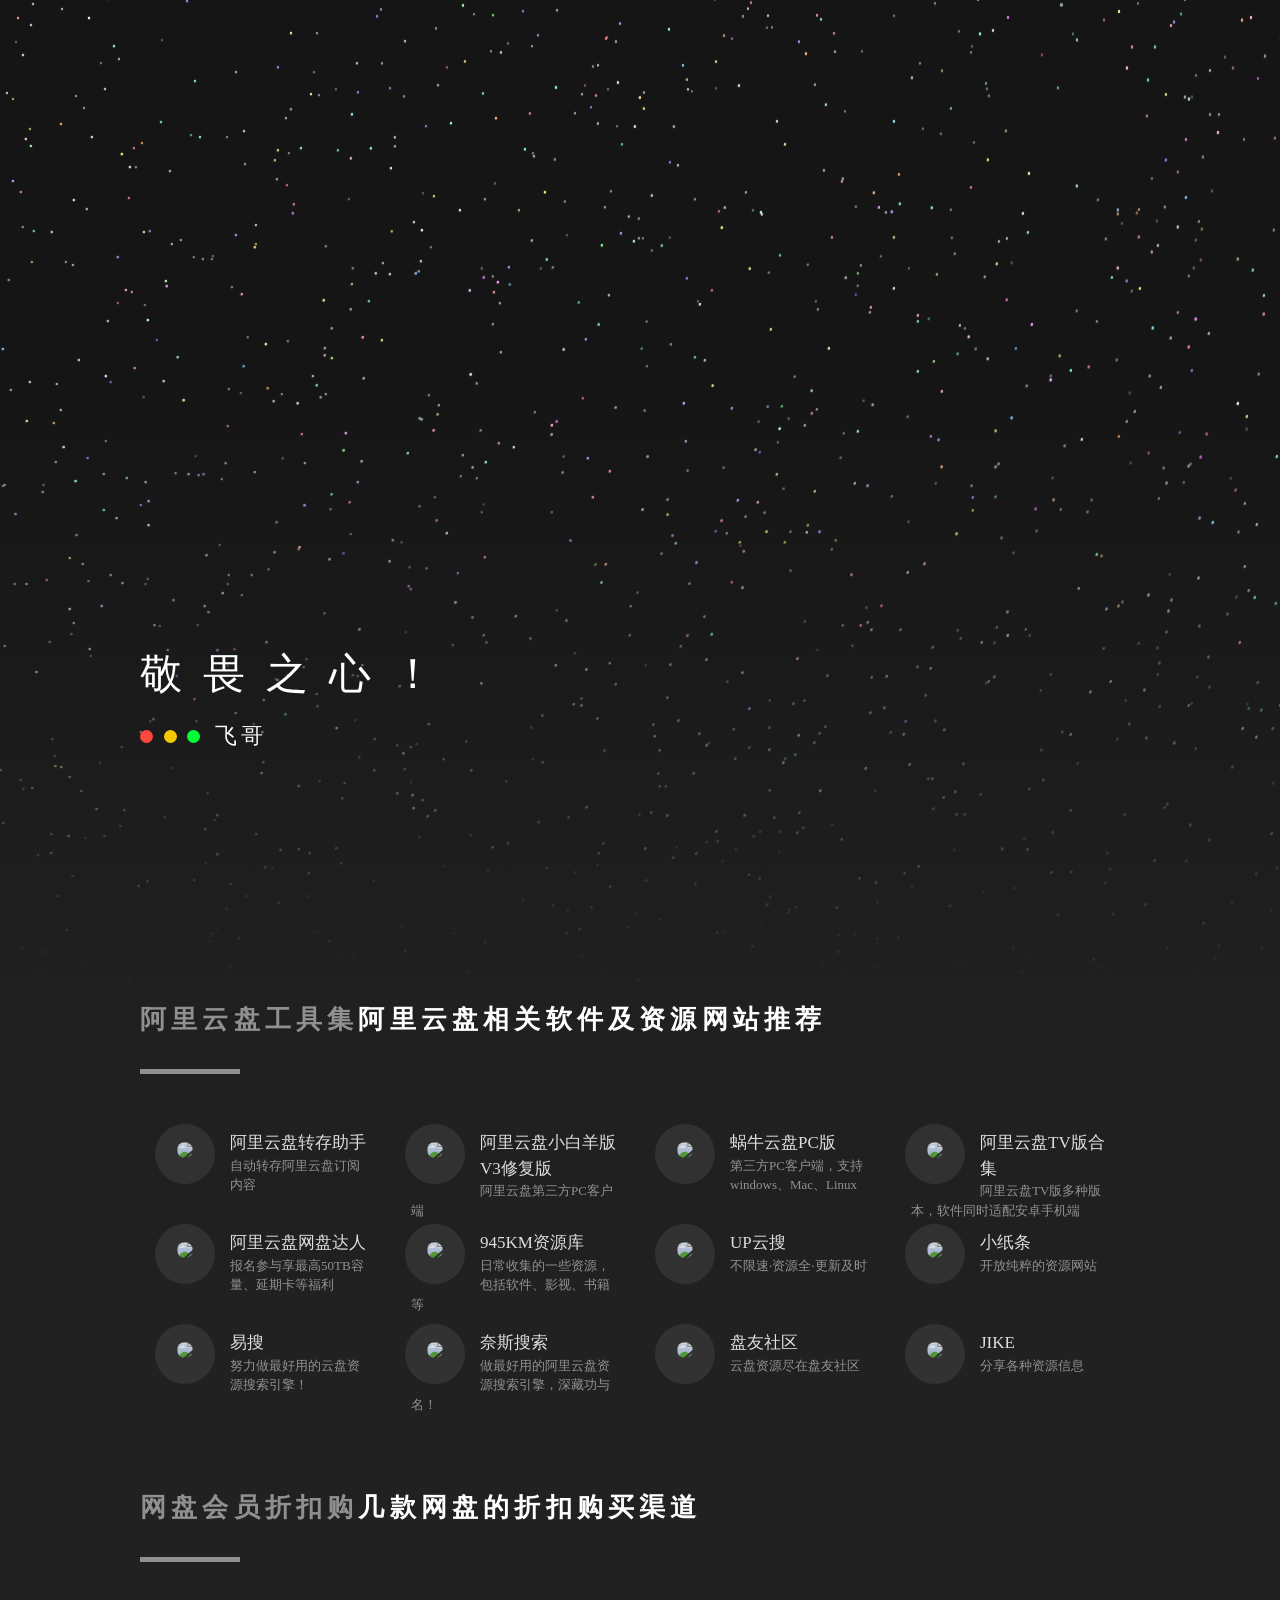
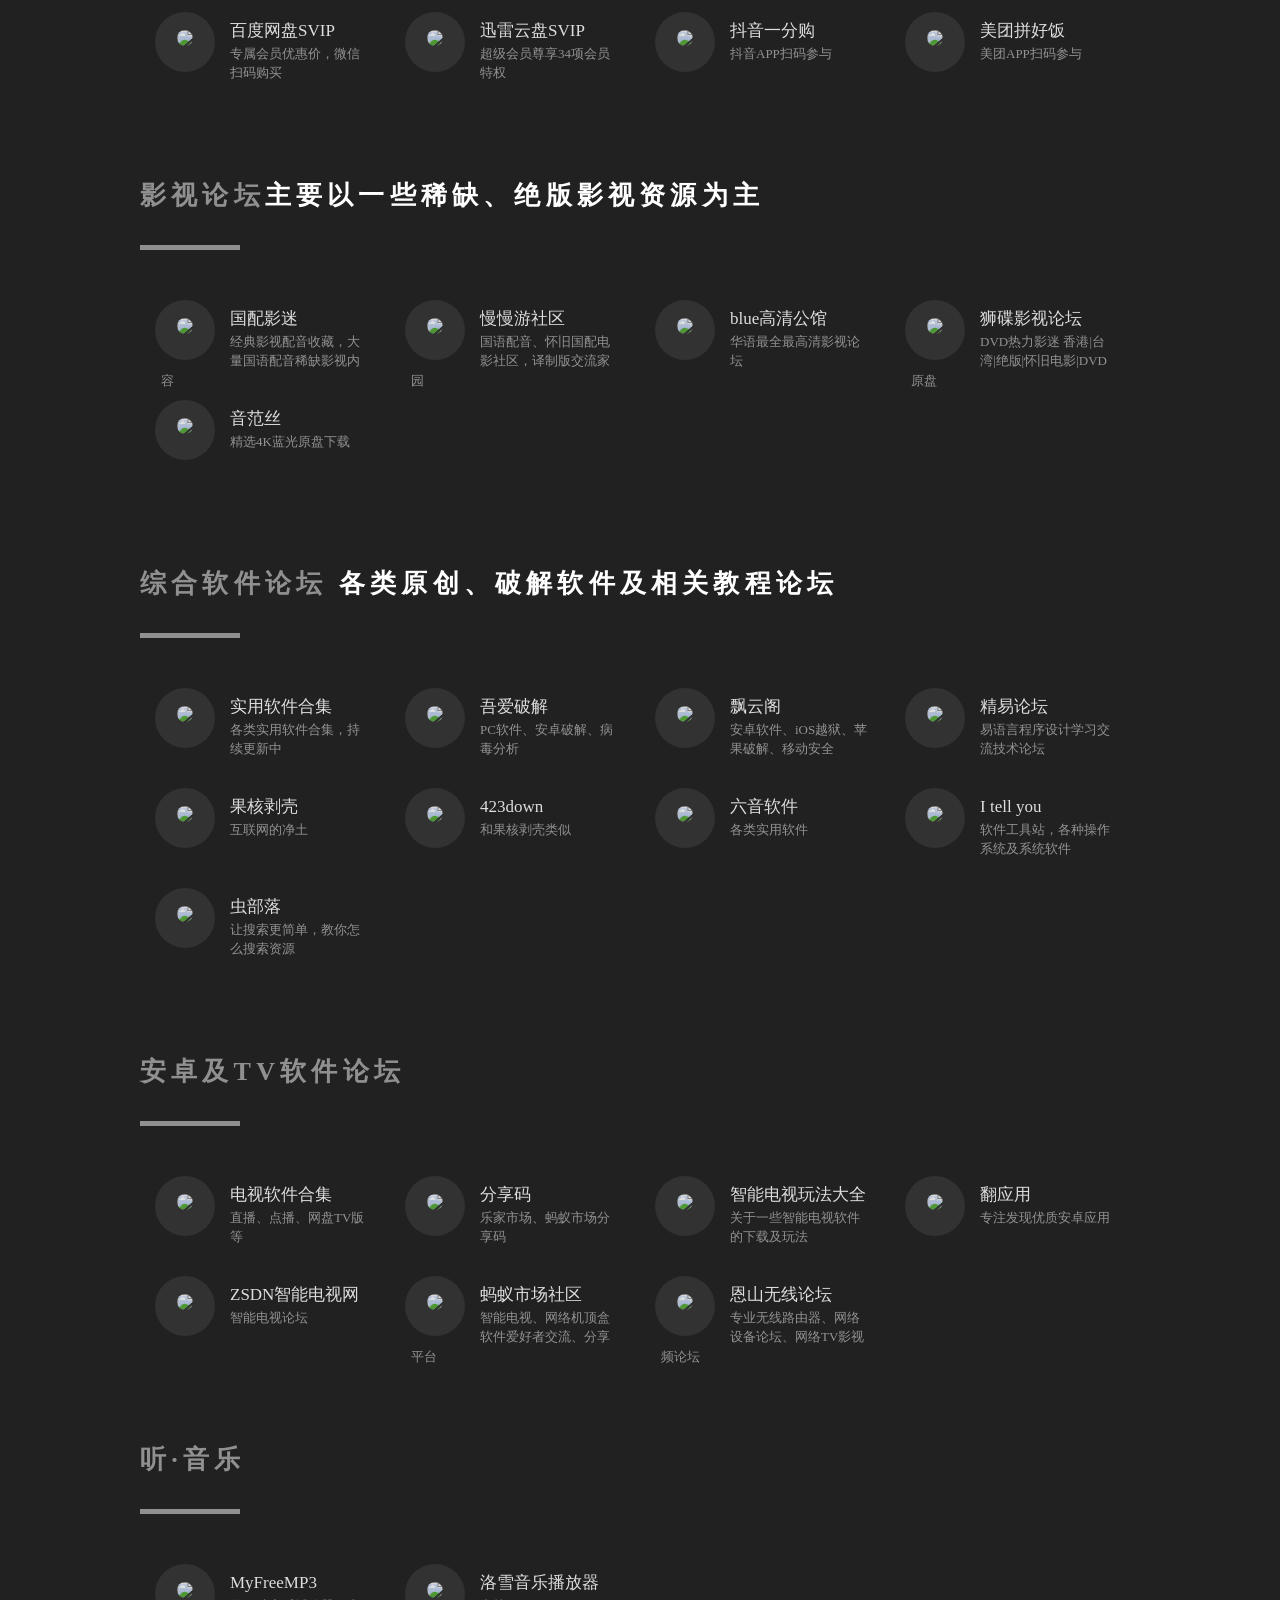
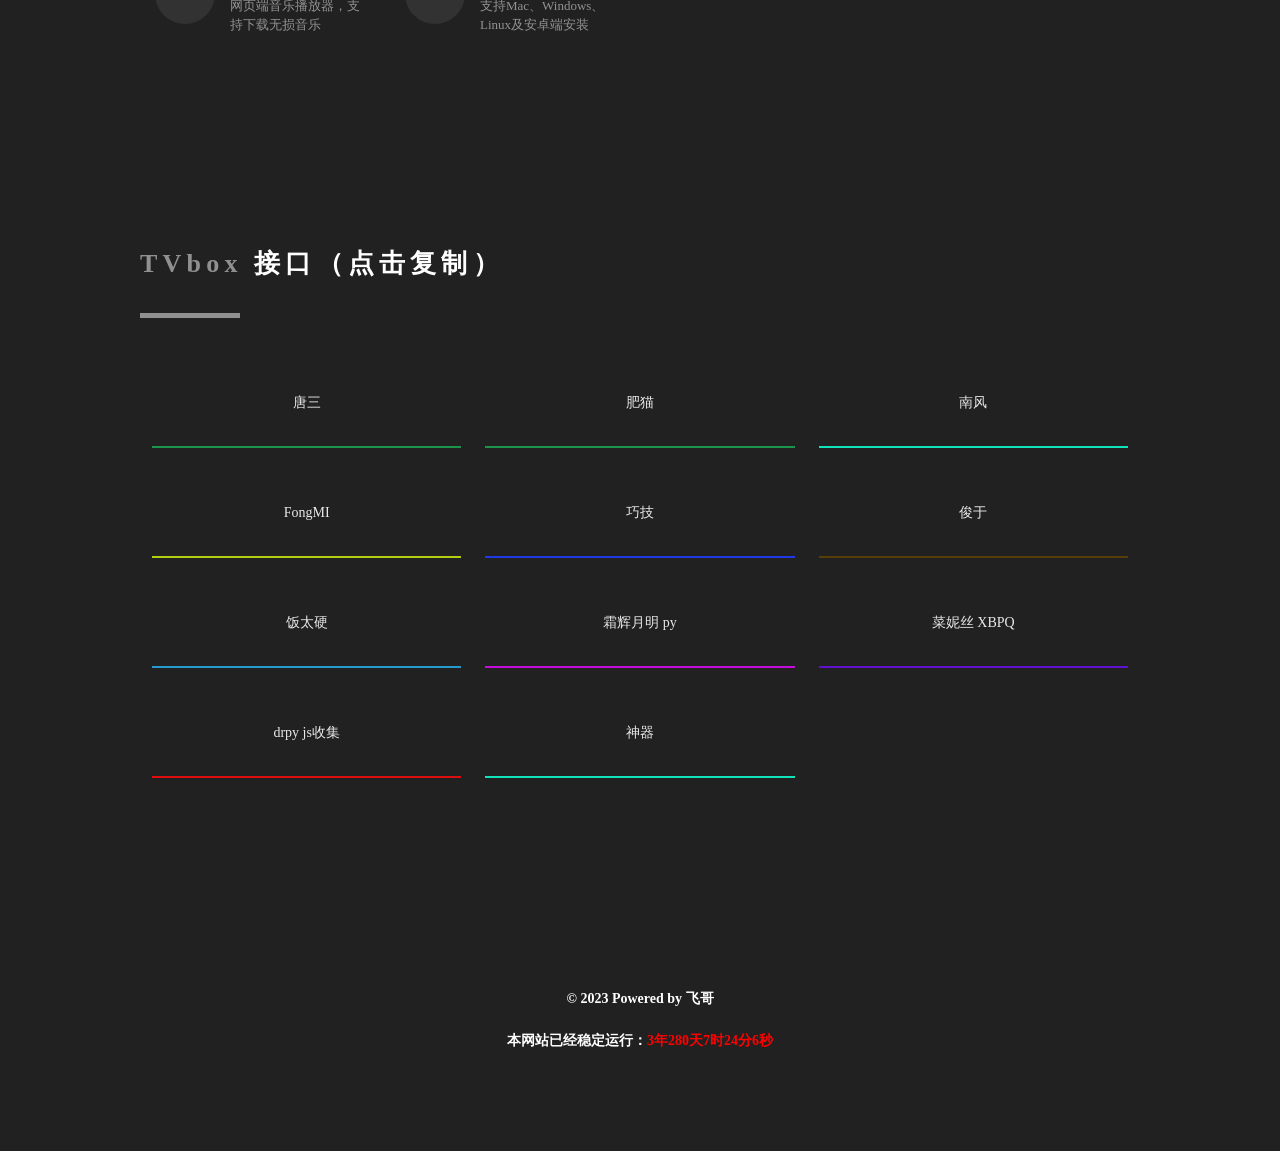
==== myself/index.html @ 71a8e34a "Add files via upload" ====
﻿<!DOCTYPE html>
<html lang="zh-cn">

<head>
	<meta charset="UTF-8">
	<meta http-equiv="X-UA-Compatible" content="IE=Edge">
	<meta name="viewport" id="viewport" content="width=device-width, initial-scale=1">
	<link rel="icon" type="image/x-icon" href="images/icon.png">
	<title>飞哥博客</title>
	<link rel="apple-touch-icon-precomposed" href="images/avatar.bab2b7d4.jpeg">
	<link rel="stylesheet" type="text/css" href="css/h.9c69ed6c.css">
	<link rel="stylesheet" type="text/css" href="css/nekotora.99cf6f8c.css">
	<script async src="https://www.googletagmanager.com/gtag/js?id=UA-137340638-1"></script>
	<script>
		function a() {
			dataLayer.push(arguments)
		}
		window.dataLayer = window.dataLayer || [], a("js", new Date), a("config", "UA-137340638-1");
	</script>
</head>

<body>

<script>
        (function () {
            var a_idx = 0;
            window.onclick = function (event) {
                var a = new Array("❤富强❤", "❤民主❤", "❤文明❤", "❤和谐❤", "❤自由❤", "❤平等❤", "❤公正❤", "❤法治❤", "❤爱国❤",
                    "❤敬业❤", "❤诚信❤", "❤友善❤");
 
                var heart = document.createElement("b"); //创建b元素
                heart.onselectstart = new Function('event.returnValue=false'); //防止拖动
 
                document.body.appendChild(heart).innerHTML = a[a_idx]; //将b元素添加到页面上
                a_idx = (a_idx + 1) % a.length;
                heart.style.cssText = "position: fixed;left:-100%;"; //给p元素设置样式
 
                var f = 16, // 字体大小
                    x = event.clientX - f / 2, // 横坐标
                    y = event.clientY - f, // 纵坐标
                    c = randomColor(), // 随机颜色
                    a = 1, // 透明度
                    s = 1.2; // 放大缩小
 
                var timer = setInterval(function () { //添加定时器
                    if (a <= 0) {
                        document.body.removeChild(heart);
                        clearInterval(timer);
                    } else {
                        heart.style.cssText = "font-size:16px;cursor: default;position: fixed;color:" +
                            c + ";left:" + x + "px;top:" + y + "px;opacity:" + a + ";transform:scale(" +
                            s + ");";
 
                        y--;
                        a -= 0.016;
                        s += 0.002;
                    }
                }, 15)
 
            }
            // 随机颜色
            function randomColor() {
 
                return "rgb(" + (~~(Math.random() * 255)) + "," + (~~(Math.random() * 255)) + "," + (~~(Math
                .random() * 255)) + ")";
 
            }
        }());
    </script>





<!--<p>此处为导航，暂且不且，用的时候去除注释即可</p>
	<nav>
		<a href="https://945km.github.io" target="_blank" class="active">首页</a> <a class="clip"></a>
		<a href="https://www.sunguoqi.com/categories/" target="_blank">归档</a>
		<a class="clip"></a> <a href="https://mp.weixin.qq.com/mp/profile_ext?action=home&__biz=MzI4MDg2ODkwOQ==&scene=110#wechat_redirect" target="_blank">文章</a>
		<a class="clip"></a> <a href="https://www.sunguoqi.com/comments/" target="_blank">留言板</a>
	</nav>
-->


	<body onContextMenu="alert('禁止查看源代码，您的行为已记录。'); return false"
		NOOP="if (window.event != null && window.event.button == 2) alert ('Thanks...');">
		<div class="background">
			<canvas id="startrack"></canvas>
			<div class="cover"></div>
		</div>
		
		<div class="main">
			<div class="ch intro">
				<div class="container">
					<div class="hello">
						<h1 id="slogan">思考中...</h1>
                                                <!--随机文字信息在\js\page.3a0791a3.js中修改-->
						<h2>
							<div class="circle"> <span></span> <span></span>
								<span></span>
							</div>飞哥
						</h2>
					</div>
				</div>
			</div>
			</div>
			
		
			<!-- <p>移动TVBOX和导航版块时，此注释上面的不用管</p> -->
			

			
			<!--<p>此处为网站导航类，可用作分类推荐一些实用网站，前两行和所有导航版块最后的两个div配对，且每一个导航最后都应该有一个div和每个导航开始的div配对</p>--></p>
			<div class="gate ch">
				<div class="container links">
				
				<h2 class="chtitle">阿里云盘工具集<span>阿里云盘相关软件及资源网站推荐</span></h2>  <!--<p>span中的文字为纯白色</p>--></p>
          <div class="clear col-3">
          
          
          <a href="https://www.aliyundrive.com/s/hBorY4D2BLQ" target="_blank">
								<div class="item">
									<div class="avatar">
										<img src="https://i.imgtg.com/2023/03/05/YhFtg.png">
									</div>
									<div class="inner">
										<h5>阿里云盘转存助手</h5>
										<p>自动转存阿里云盘订阅内容</p>
									</div>
								</div>
							</a>
							
							<a href="https://www.aliyundrive.com/s/P36rMjugt8u" target="_blank">
								<div class="item">
									<div class="avatar">
										<img src="https://i.imgtg.com/2023/03/02/VEShL.jpg">
									</div>
									<div class="inner">
										<h5>阿里云盘小白羊版V3修复版</h5>
										<p>阿里云盘第三方PC客户端</p>
									</div>
								</div>
							</a>
							
							<a href="https://www.aliyundrive.com/s/UP7NBsxYZc6" target="_blank">
								<div class="item">
									<div class="avatar">
										<img src="https://i.imgtg.com/2023/03/05/YzwlK.png">
									</div>
									<div class="inner">
										<h5>蜗牛云盘PC版</h5>
										<p>第三方PC客户端，支持windows、Mac、Linux</p>
									</div>
								</div>
							</a>
							
							<a href="https://www.aliyundrive.com/s/SUFUXkLd2qW" target="_blank">
								<div class="item">
									<div class="avatar">
										<img src="https://img.alicdn.com/imgextra/i1/O1CN01JDQCi21Dc8EfbRwvF_!!6000000000236-73-tps-64-64.ico">
									</div>
									<div class="inner">
										<h5>阿里云盘TV版合集</h5>
										<p>阿里云盘TV版多种版本，软件同时适配安卓手机端</p>
									</div>
								</div>
							</a>
							
							<a href="https://pages.aliyundrive.com/mobile-page/web/signup.html?code=d9cac56" target="_blank">
								<div class="item">
									<div class="avatar">
										<img src="https://img.alicdn.com/imgextra/i1/O1CN01JDQCi21Dc8EfbRwvF_!!6000000000236-73-tps-64-64.ico">
									</div>
									<div class="inner">
										<h5>阿里云盘网盘达人</h5>
										<p>报名参与享最高50TB容量、延期卡等福利</p>
									</div>
								</div>
							</a>
							
							<a href="https://docs.qq.com/sheet/DRVhWRldyZHNIeW93" target="_blank">
								<div class="item">
									<div class="avatar">
										<img src="https://i.imgtg.com/2023/03/03/VlGRa.png">
									</div>
									<div class="inner">
										<h5>945KM资源库</h5>
										<p>日常收集的一些资源，包括软件、影视、书籍等</p>
									</div>
								</div>
							</a>
							
							<a href="https://www.upyunso.com/" target="_blank">
								<div class="item">
									<div class="avatar">
										<img src="https://i.imgtg.com/2023/03/02/VE9rU.png">
									</div>
									<div class="inner">
										<h5>UP云搜</h5>
										<p>不限速·资源全·更新及时</p>
									</div>
								</div>
							</a>
							
							<a href="http://a.gitcafe.net/" target="_blank">
								<div class="item">
									<div class="avatar">
										<img src="https://i.imgtg.com/2023/03/02/VEjGY.png">
									</div>
									<div class="inner">
										<h5>小纸条</h5>
										<p>开放纯粹的资源网站</p>
									</div>
								</div>
							</a>
							
							<a href="https://yiso.fun/" target="_blank">
								<div class="item">
									<div class="avatar">
										<img src="https://i.imgtg.com/2023/03/03/V9MGM.png">
									</div>
									<div class="inner">
										<h5>易搜</h5>
										<p>努力做最好用的云盘资源搜索引擎！</p>
									</div>
								</div>
							</a>
							
							<a href="https://www.niceso.fun/" target="_blank">
								<div class="item">
									<div class="avatar">
										<img src="https://i.imgtg.com/2023/03/03/VE3bM.jpg">
									</div>
									<div class="inner">
										<h5>奈斯搜索</h5>
										<p>做最好用的阿里云盘资源搜索引擎，深藏功与名！</p>
									</div>
								</div>
							</a>
							
							<a href="https://www.panyoubbs.com/" target="_blank">
								<div class="item">
									<div class="avatar">
										<img src="https://www.panyoubbs.com/favicon.ico">
									</div>
									<div class="inner">
										<h5>盘友社区</h5>
										<p>云盘资源尽在盘友社区</p>
									</div>
								</div>
							</a>
							
							<a href="https://jike.info/" target="_blank">
								<div class="item">
									<div class="avatar">
										<img src="https://jike.info/assets/images/touch/512.png">
									</div>
									<div class="inner">
										<h5>JIKE</h5>
										<p>分享各种资源信息</p>
									</div>
								</div>
							</a>
							
							
					</div>
				
				  <br>
					<br>
					<br>
          <br>
				
				<h2 class="chtitle">网盘会员折扣购<span>几款网盘的折扣购买渠道</span></h2>  <!--<p>span中的文字为纯白色</p>--></p>
          <div class="clear col-3">
          
          
							
							<a href="https://snsyun.baidu.com/sl/dDskMw5" target="_blank">
								<div class="item">
									<div class="avatar">
										<img src="https://i.imgtg.com/2023/03/02/VEGIC.jpg">
									</div>
									<div class="inner">
										<h5>百度网盘SVIP</h5>
										<p>专属会员优惠价，微信扫码购买</p>
									</div>
								</div>
							</a>
							
							<a href="https://pay.xunlei.com/pages/2020/union-pay/?default_tab=supervip&curTabIndex=2&union_id=Union_202212735&usrno=" target="_blank">
								<div class="item">
									<div class="avatar">
										<img src="https://pan.xunlei.com/icon.png">
									</div>
									<div class="inner">
										<h5>迅雷云盘SVIP</h5>
										<p>超级会员尊享34项会员特权</p>
									</div>
								</div>
							</a>
							
							<a href="https://i.imgtg.com/2023/03/04/V25Z6.png" target="_blank">
								<div class="item">
									<div class="avatar">
										<img src="https://i.imgtg.com/2023/03/04/V2qTF.jpg">
									</div>
									<div class="inner">
										<h5>抖音一分购</h5>
										<p>抖音APP扫码参与</p>
									</div>
								</div>
							</a>
							
							<a href="https://i.imgtg.com/2023/03/04/V2UOb.jpg" target="_blank">
								<div class="item">
									<div class="avatar">
										<img src="https://i.imgtg.com/2023/03/04/V2BcP.jpg">
									</div>
									<div class="inner">
										<h5>美团拼好饭</h5>
										<p>美团APP扫码参与</p>
									</div>
								</div>
							</a>
							
							
					</div>
				
				  <br>
					<br>
					<br>
          <br>
				
					<h2 class="chtitle">影视论坛<span>主要以一些稀缺、绝版影视资源为主</span></h2>  <!--<p>span中的文字为纯白色</p>--></p>
          <div class="clear col-3">
          
							<a href="https://club.ccmnn.com/" target="_blank">
								<div class="item">
									<div class="avatar">
										<img src="https://club.ccmnn.com/data/attachment/common/c8/fid_2_main2.png">
									</div>
									<div class="inner">
										<h5>国配影迷</h5>
										<p>经典影视配音收藏，大量国语配音稀缺影视内容</p>
									</div>
								</div>
							</a>
							
							<a href="https://www.mmybt.com/?fromuid=491058" target="_blank">
								<div class="item">
									<div class="avatar">
										<img src="https://www.mmybt.com/uc_server/avatar.php?uid=1&size=middle">
									</div>
									<div class="inner">
										<h5>慢慢游社区</h5>
										<p>国语配音、怀旧国配电影社区，译制版交流家园</p>
									</div>
								</div>
							</a>
							
							<a href="https://www.bluegq.com" target="_blank">
								<div class="item">
									<div class="avatar">
										<img src="https://www.bluegq.com/uc_server/avatar.php?uid=13&size=small">
									</div>
									<div class="inner">
										<h5>blue高清公馆</h5>
										<p>华语最全最高清影视论坛</p>
									</div>
								</div>
							</a>
							
							<a href="http://www.ssdvd.net/index.html" target="_blank">
								<div class="item">
									<div class="avatar">
										<img src="https://i.imgtg.com/2023/03/02/VJZVv.jpg">
									</div>
									<div class="inner">
										<h5>狮碟影视论坛</h5>
										<p>DVD热力影迷 香港|台湾|绝版|怀旧电影|DVD原盘</p>
									</div>
								</div>
							</a>
							
							<a href="https://www.yinfans.me/" target="_blank">
								<div class="item">
									<div class="avatar">
										<img src="https://www.yinfans.me/wp-content/themes/Loos2/images/favicon.ico">
									</div>
									<div class="inner">
										<h5>音范丝</h5>
										<p>精选4K蓝光原盘下载</p>
									</div>
								</div>
							</a>
							
					</div>
					
					<br>
					<br>
					<br>
          <br>
			<!--<p>软件论坛</p>--></p>
			
			  <h2 class="chtitle">综合软件论坛<span> 各类原创、破解软件及相关教程论坛</span></h2>  <!--<p>span中的文字为纯白色</p>--></p>
			  <div class="clear col-3">
			  
			  <a href="https://www.aliyundrive.com/s/brLTDJTrN9y" target="_blank">
								<div class="item">
									<div class="avatar">
										<img src="https://i.imgtg.com/2023/03/02/VJfka.png">
									</div>
									<div class="inner">
										<h5>实用软件合集</h5>
										<p>各类实用软件合集，持续更新中</p>
									</div>
								</div>
							</a>
					
					<a href="https://www.52pojie.cn/portal.php" target="_blank">
								<div class="item">
									<div class="avatar">
										<img src="https://down.52pojie.cn/Logo/52pojie.jpg">
									</div>
									<div class="inner">
										<h5>吾爱破解</h5>
										<p>PC软件、安卓破解、病毒分析</p>
									</div>
								</div>
							</a>
							
							<a href="https://www.chinapyg.com/" target="_blank">
								<div class="item">
									<div class="avatar">
										<img src="https://i.imgtg.com/2023/03/02/VJpCM.png">
									</div>
									<div class="inner">
										<h5>飘云阁</h5>
										<p>安卓软件、iOS越狱、苹果破解、移动安全</p>
									</div>
								</div>
							</a>
							
							<a href="https://bbs.125.la/?fromuid=683198" target="_blank">
								<div class="item">
									<div class="avatar">
										<img src="https://i.imgtg.com/2023/03/02/VJt2I.png">
									</div>
									<div class="inner">
										<h5>精易论坛</h5>
										<p>易语言程序设计学习交流技术论坛</p>
									</div>
								</div>
							</a>
							
							<a href="https://www.ghxi.com/" target="_blank">
								<div class="item">
									<div class="avatar">
										<img src="https://i.imgtg.com/2023/03/02/VJDbD.png">
									</div>
									<div class="inner">
										<h5>果核剥壳</h5>
										<p>互联网的净土</p>
									</div>
								</div>
							</a>
							
							<a href="https://www.423down.com" target="_blank">
								<div class="item">
									<div class="avatar">
										<img src="https://www.423down.com/wp-content/themes/D7/img/favicon.ico">
									</div>
									<div class="inner">
										<h5>423down</h5>
										<p>和果核剥壳类似</p>
									</div>
								</div>
							</a>
							
							<a href="http://www.sixyin.com/" target="_blank">
								<div class="item">
									<div class="avatar">
										<img src="https://www.sixyin.com/wp-content/uploads/2020/07/1595643570-favicon.png">
									</div>
									<div class="inner">
										<h5>六音软件</h5>
										<p>各类实用软件</p>
									</div>
								</div>
							</a>
							
							<a href="https://msdn.itellyou.cn/" target="_blank">
								<div class="item">
									<div class="avatar">
										<img src="https://static.itellyou.cn/images/logo.png">
									</div>
									<div class="inner">
										<h5>I tell you</h5>
										<p>软件工具站，各种操作系统及系统软件</p>
									</div>
								</div>
							</a>
							
							
							<a href="https://www.chongbuluo.com/" target="_blank">
								<div class="item">
									<div class="avatar">
										<img src="https://www.chongbuluo.com/static/image/common/logo-light-icon.svg">
									</div>
									<div class="inner">
										<h5>虫部落</h5>
										<p>让搜索更简单，教你怎么搜索资源</p>
									</div>
								</div>
							</a>
							</div>
					<br>
					<br>
					<br>
          <br>
          
          
          
              <h2 class="chtitle">安卓及TV软件论坛<span> </span></h2>  <!--<p>span中的文字为纯白色</p>--></p>
			        <div class="clear col-3">
			        
			        <a href="https://pan.quark.cn/s/c0f458546da3" target="_blank">
								<div class="item">
									<div class="avatar">
										<img src="https://i.imgtg.com/2023/03/02/VJV6K.png">
									  </div>
									  <div class="inner">
										<h5>电视软件合集</h5>
										<p>直播、点播、网盘TV版等</p>
									</div>
								</div>
							</a>
							
							<a href="https://docs.qq.com/doc/DRVNLSENvUllrekJx" target="_blank">
								<div class="item">
									<div class="avatar">
										<img src="https://i.imgtg.com/2023/03/03/VlCac.png">
									  </div>
									  <div class="inner">
										<h5>分享码</h5>
										<p>乐家市场、蚂蚁市场分享码</p>
									</div>
								</div>
							</a>
							
							<a href="https://docs.qq.com/doc/DRXhVYWF0cEpwV2FF" target="_blank">
								<div class="item">
									<div class="avatar">
										<img src="https://i.imgtg.com/2023/03/04/V21vN.png">
									  </div>
									  <div class="inner">
										<h5>智能电视玩法大全</h5>
										<p>关于一些智能电视软件的下载及玩法</p>
									</div>
								</div>
							</a>
					
					    <a href="https://www.iapps.me/" target="_blank">
								<div class="item">
									<div class="avatar">
										<img src="https://static.iapkk.com/wp-content/uploads/2021/04/1619504128-7857a4e47ac2df6-192x192.png">
									  </div>
									  <div class="inner">
										<h5>翻应用</h5>
										<p>专注发现优质安卓应用</p>
									</div>
								</div>
							</a>
							
							<a href="https://www.znds.com/?fromuid=2457239" target="_blank">
								<div class="item">
									<div class="avatar">
										<img src="https://webpic.dangbei.net/data/znds/logo_ft.png">
									  </div>
									  <div class="inner">
										<h5>ZSDN智能电视网</h5>
										<p>智能电视论坛</p>
									</div>
								</div>
							</a>
						
						<a href="https://www.znds.com/?fromuid=2457239" target="_blank">
								<div class="item">
									<div class="avatar">
										<img src="https://i.imgtg.com/2023/03/02/VJSQl.png">
									  </div>
									  <div class="inner">
										<h5>蚂蚁市场社区</h5>
										<p>智能电视、网络机顶盒软件爱好者交流、分享平台</p>
									</div>
								</div>
							</a>
							
							<a href="https://www.right.com.cn/forum/portal.php" target="_blank">
								<div class="item">
									<div class="avatar">
										<img src="https://i.imgtg.com/2023/03/02/VJ0Cg.jpg">
									  </div>
									  <div class="inner">
										<h5>恩山无线论坛</h5>
										<p>专业无线路由器、网络设备论坛、网络TV影视频论坛</p>
									</div>
								</div>
							</a>
							
							</div>
							
          <br>
					<br>
					<br>
          <br>
							
							<h2 class="chtitle">听·音乐<span> </span></h2>  <!--<p>span中的文字为纯白色</p>--></p>
			        <div class="clear col-3">
			        
			        <a href="http://tools.liumingye.cn/music_old/?page=searchPage" target="_blank">
								<div class="item">
									<div class="avatar">
										<img src="http://tools.liumingye.cn/favicon.ico">
									  </div>
									  <div class="inner">
										<h5>MyFreeMP3</h5>
										<p>网页端音乐播放器，支持下载无损音乐</p>
									</div>
								</div>
							</a>
							
						
						<a href="https://pan.quark.cn/s/7ae414fa1c0d" target="_blank">
								<div class="item">
									<div class="avatar">
										<img src="https://i.imgtg.com/2023/03/04/VjVXx.png">
									  </div>
									  <div class="inner">
										<h5>洛雪音乐播放器</h5>
										<p>支持Mac、Windows、Linux及安卓端安装</p>
									</div>
								</div>
							</a>
							
							
							</div>
							
							</div>
							</div>
                   
                   
      <!--<p>此处为点击复制类，可用于一些接口等的复制操作，如果需要修改接口版块和导航版块位置，直接剪切接口版块所有代码</p>--></p>
			<div class="find ch">
				<div class="container links">
					<h2 class="chtitle">TVbox <span>接口（点击复制）</span></h2>
					<div class="clear col-3">

						<div class="item">
							<div class="bg" style="background-color:#1ba050"></div>
							<div class="inner copy-btn" id="tangsan" data-clipboard-text="https://hutool.ml/tang">
								<span>唐三</span>
							</div>
						</div>
						
							<div class="item">
							<div class="bg" style="background-color:#1ba050"></div>
							<div class="inner copy-btn" id="tangsan" data-clipboard-text="http://我不是.肥猫.love:63/接口禁止贩卖">
								<span>肥猫</span>
							</div>
						</div>
						
						<div class="item">
							<div class="bg" style="background-color:#0ff9ca"></div>
							<div class="inner copy-btn" id="tangsan" data-clipboard-text="https://agit.ai/Yoursmile7/TVBox/raw/branch/master/XC.json">
								<span>南风</span>
							</div>
						</div>
						
						<div class="item">
							<div class="bg" style="background-color:#c4e00f"></div>
							<div class="inner copy-btn" id="junyu" data-clipboard-text="https://ghproxy.com/raw.githubusercontent.com/FongMi/CatVodSpider/main/json/config.json">
								<span>FongMI</span>
							</div>
						</div>

						<div class="item">
							<div class="bg" style="background-color:#1f3cfb"></div>
							<div class="inner copy-btn" id="qiaoer" data-clipboard-text="http://pandown.pro/tvbox/tvbox.json">
								<span>巧技</span>
							</div>
						</div>
						
						<div class="item">
							<div class="bg" style="background-color:#5d4106"></div>
							<div class="inner copy-btn" id="xiaoya" data-clipboard-text="http://home.jundie.top:81/top98.json">
								<span>俊于</span>
							</div>
						</div>
						
						<div class="item">
							<div class="bg" style="background-color:#28a9e0"></div>
							<div class="inner copy-btn" id="yunxing" data-clipboard-text="http://饭太硬.ga/tv">
								<span>饭太硬</span>
							</div>
						</div>
						
						<div class="item">
							<div class="bg" style="background-color:#d50cf0"></div>
							<div class="inner copy-btn" id="yunxing" data-clipboard-text="https://ghproxy.com/raw.githubusercontent.com/lm317379829/PyramidStore/pyramid/py.json">
								<span>霜辉月明 py</span>
							</div>
						</div>
						
						<div class="item">
							<div class="bg" style="background-color:#680fe4"></div>
							<div class="inner copy-btn" id="cainisi" data-clipboard-text="https://tvbox.cainisi.cf">
								<span>菜妮丝 XBPQ</span>
							</div>
						</div>
						
						<div class="item">
							<div class="bg" style="background-color:#f30b0b"></div>
							<div class="inner copy-btn" id="feimao" data-clipboard-text="https://ghproxy.com/raw.githubusercontent.com/gaotianliuyun/gao/master/js.json">
								<span>drpy js收集</span>
							</div>
						</div>
						
						<div class="item">
							<div class="bg" style="background-color:#0ff9ca"></div>
							<div class="inner copy-btn" id="shenqi" data-clipboard-text="https://神器每日推送.tk/pz.json">
								<span>神器</span>
							</div>
						</div>
						
					</div>
				</div>
			</div>
			
			
			
		
		<!--底部波浪-->
					<div id="hans-bolang"></div>
					<script src="https://api.vvhan.com/api/bolang"></script>
		
		<!--网站运行时间-->
		<script>
    function secondToDate(second) {
        if (!second) {
            return 0;
        }
        var time = new Array(0, 0, 0, 0, 0);
        if (second >= 365 * 24 * 3600) {
            time[0] = parseInt(second / (365 * 24 * 3600));
            second %= 365 * 24 * 3600;
        }
        if (second >= 24 * 3600) {
            time[1] = parseInt(second / (24 * 3600));
            second %= 24 * 3600;
        }
        if (second >= 3600) {
            time[2] = parseInt(second / 3600);
            second %= 3600;
        }
        if (second >= 60) {
            time[3] = parseInt(second / 60);
            second %= 60;
        }
        if (second > 0) {
            time[4] = second;
        }
        return time;
    }</script><script type="text/javascript" language="javascript">
    function setTime() {
        var create_time = Math.round(new Date(Date.UTC(2023, 02, 02, 6, 6, 6)).getTime() / 1000);
        var timestamp = Math.round((new Date().getTime() + 8 * 60 * 60 * 1000) / 1000);
        currentTime = secondToDate((timestamp - create_time));
        currentTimeHtml = currentTime[0] + '年' + currentTime[1] + '天'
                + currentTime[2] + '时' + currentTime[3] + '分' + currentTime[4]
                + '秒';
        document.getElementById("htmer_time").innerHTML = currentTimeHtml;
    }    setInterval(setTime, 1000);</script>
		
		
		

		<div class="footer ch">
			<div class="container">
				<h4>© 2023 Powered by 飞哥</h4>
				
				<br>
				<h4>本网站已经稳定运行：<span id="htmer_time" style="color: red;"></span></h4>

				
				
			</div>
		</div>
		</div>
		<!--随机文字信息在\js\page.3a0791a3.js中修改-->
		<script src="js/page.3a0791a3.js"></script>
		<script type="text/javascript" src="js/stats.js" charset="UTF-8"></script>

		<audio autoplay>
			<source src="https://api.uomg.com/api/rand.music?sort=热歌榜" type="audio/mpeg">
		</audio>
		
		
		<!--<p>上方复制弹出</p>--></p>
		<script src="js/page.3a0791a3.js"></script>
			<!--以下为点击复制调用js-->
			<script src="https://cdn.jsdelivr.net/npm/jquery@3.2.1/dist/jquery.min.js"></script>
			<script src="https://cdn.jsdelivr.net/npm/clipboard@2.0.10/dist/clipboard.min.js"></script>
			<script>
				$('.copy-btn').click(function () {
				            let id = $(this).attr('id')
				            copy('#' + id)
				        })
				        function copy(id) {
				            let clipboard = new ClipboardJS(id);
				            clipboard.on('success', function (e) {
				                console.log(e);
				                alert('复制成功，请前往软件设置里粘贴接口')
				                clipboard.destroy();//解决多次弹窗问题
				            });
				            clipboard.on('error', function (e) {
				                console.log(e);
				                alert('请重新复制')
				                clipboard.destroy();//解决多次弹窗问题
				            });
				        }
			</script>
		
    <!--雪花API-->
    <script src="https://api.vvhan.com/api/snow"></script>
     <!-- 音乐代码 -->
    <script src="https://myhkw.cn/api/player/1671122654160" id="myhk" key="1671122654160" m="1"></script>
    <!--看板娘-->
    <link rel="stylesheet" href="https://npm.elemecdn.com/font-awesome@4.7.0/css/font-awesome.min.css">
    <script src="https://npm.elemecdn.com/live2dnew@1.0.1/live2dnew/left/index.js"></script>
    <style type="text/css">
    #waifu #live2d {
        height: 330px !important;
        width: 330px !important;
    }
</style>
<script>
    localStorage.setItem('modelId', '20');
    localStorage.setItem('modelTexturesId', '2');
</script>
<div id="chakra-toast-portal">
	<ul id="chakra-toast-manager-top" style="position: fixed; z-index: 5500; pointer-events: none; display: flex; flex-direction: column; margin: 0px auto; top: env(safe-area-inset-top, 0px); right: env(safe-area-inset-right, 0px); left: env(safe-area-inset-left, 0px);"></ul>
	<ul id="chakra-toast-manager-top-left" style="position: fixed; z-index: 5500; pointer-events: none; display: flex; flex-direction: column; top: env(safe-area-inset-top, 0px); left: env(safe-area-inset-left, 0px);"></ul>
	<ul id="chakra-toast-manager-top-right" style="position: fixed; z-index: 5500; pointer-events: none; display: flex; flex-direction: column; top: env(safe-area-inset-top, 0px); right: env(safe-area-inset-right, 0px);"></ul>
	<ul id="chakra-toast-manager-bottom-left" style="position: fixed; z-index: 5500; pointer-events: none; display: flex; flex-direction: column; bottom: env(safe-area-inset-bottom, 0px); left: env(safe-area-inset-left, 0px);"></ul>
	<ul id="chakra-toast-manager-bottom" style="position: fixed; z-index: 5500; pointer-events: none; display: flex; flex-direction: column; margin: 0px auto; bottom: env(safe-area-inset-bottom, 0px); right: env(safe-area-inset-right, 0px); left: env(safe-area-inset-left, 0px);"></ul>
	<ul id="chakra-toast-manager-bottom-right" style="position: fixed; z-index: 5500; pointer-events: none; display: flex; flex-direction: column; bottom: env(safe-area-inset-bottom, 0px); right: env(safe-area-inset-right, 0px);"></ul>
</div>
    
    </body>
	</body>

</html>
---- myself/css/h.9c69ed6c.css ----
* {
    padding: 0;
    margin: 0;
    transition-timing-function: cubic-bezier(.19, 1, .22, 1)
}

body,
html {
    font-family: Microsoft YaHei;
    -webkit-font-smoothing: antialiased;
    color: #fff;
    line-height: 1.5;
    min-width: 1150px;
    background-color: #212121;
    font-size: 14px;
    overflow-x: hidden
}

.intro {
    position: relative
}

.clear:after {
    content: "";
    display: block;
    height: 0;
    visibility: hidden;
    clear: both
}

.chatbox>.line {
    display: none
}

#startrack {
    height: 140%;
    width: 100%
}

.background.fixed {
    position: fixed;
    top: -60%
}

.background {
    position: absolute;
    top: 0;
    left: 0;
    width: 100vw;
    height: 100vh
}

.background .cover {
    position: absolute;
    bottom: -42%;
    left: 0;
    height: 100%;
    width: 100%;
    background: linear-gradient(0deg, #202020 30%, rgba(32, 32, 32, 0))
}

@keyframes bg {
    0% {
        transform: rotate(0deg);
        border-radius: 0
    }

    50% {
        transform: rotate(180deg);
        border-radius: 0
    }

    to {
        transform: rotate(1turn);
        border-radius: 0
    }
}

@-webkit-keyframes bg {
    0% {
        transform: rotate(0deg);
        border-radius: 0
    }

    50% {
        transform: rotate(180deg);
        border-radius: 0
    }

    to {
        transform: rotate(1turn);
        border-radius: 0
    }
}

@-ms-keyframes bg {
    0% {
        transform: rotate(0deg);
        border-radius: 0
    }

    50% {
        transform: rotate(180deg);
        border-radius: 0
    }

    to {
        transform: rotate(1turn);
        border-radius: 0
    }
}

@-moz-keyframes bg {
    0% {
        transform: rotate(0deg);
        border-radius: 0
    }

    50% {
        transform: rotate(180deg);
        border-radius: 0
    }

    to {
        transform: rotate(1turn);
        border-radius: 0
    }
}

nav {
    position: fixed;
    left: 20px;
    bottom: 0;
    z-index: 2333;
    transform: rotate(-90deg) translateZ(0);
    transform-origin: 0 0;
    transition: all .3s ease-out;
    vertical-align: middle;
    font-family: Roboto, Tahoma, Consolas, Microsoft YaHei
}

nav a.clip {
    height: 3px;
    width: 3px;
    background: #fff;
    border-radius: 100%
}

nav a {
    display: inline-block;
    font-size: 13px;
    color: #fff;
    text-decoration: none;
    margin: 0 10px;
    opacity: .4;
    transition: all .3s;
    vertical-align: middle
}

nav a.time {
    opacity: 1
}

nav a.active,
nav a:hover {
    text-decoration: underline;
    opacity: 1
}

.ch {
    width: 100%;
    padding: 80px 0;
    animation: fadedown 1s cubic-bezier(.19, 1, .22, 1);
    -webkit-animation: fadedown 1s cubic-bezier(.19, 1, .22, 1);
    -ms-animation: fadedown 1s cubic-bezier(.19, 1, .22, 1);
    -moz-animation: fadedown 1s cubic-bezier(.19, 1, .22, 1)
}

.ch h2.chtitle {
    padding-bottom: 30px;
    font-size: 26px;
    letter-spacing: .2em;
    color: hsla(0, 0%, 100%, .5)
}

.ch h2.chtitle span {
    color: #fff
}

.ch h2.chtitle:after {
    content: "";
    display: block;
    width: 10%;
    height: 5px;
    background-color: hsla(0, 0%, 100%, .5);
    margin-top: 30px
}

@keyframes fadedown {
    0% {
        opacity: 0;
        transform: translateY(-50px)
    }

    to {
        opacity: 1;
        transform: translateY(0)
    }
}

@-webkit-keyframes fadedown {
    0% {
        opacity: 0;
        transform: translateY(-50px)
    }

    to {
        opacity: 1;
        transform: translateY(0)
    }
}

@-ms-keyframes fadedown {
    0% {
        opacity: 0;
        transform: translateY(-50px)
    }

    to {
        opacity: 1;
        transform: translateY(0)
    }
}

@-moz-keyframes fadedown {
    0% {
        opacity: 0;
        transform: translateY(-50px)
    }

    to {
        opacity: 1;
        transform: translateY(0)
    }
}

.container {
    position: relative;
    width: 1000px;
    margin: 0 auto;
    height: 100%;
    padding: 20px 0
}

.intro {
    color: #fff;
    height: 100vh;
    padding: 0
}

.intro .container {
    animation: fadedown 3.5s cubic-bezier(.19, 1, .22, 1);
    -webkit-animation: fadedown 3.5s cubic-bezier(.19, 1, .22, 1);
    -ms-animation: fadedown 3.5s cubic-bezier(.19, 1, .22, 1);
    -moz-animation: fadedown 3.5s cubic-bezier(.19, 1, .22, 1)
}

.hello {
    position: absolute;
    bottom: 20%;
    left: 0
}

.hello h1,
.hello h2 {
    font-weight: 400;
    font-size: 22px;
    line-height: 1.5em;
    letter-spacing: .2em
}

.hello h1 {
    font-size: 42px;
    letter-spacing: .5em
}

.hello h2 {
    padding-top: .6em
}

.hello .circle {
    float: left;
    margin-right: 10px;
    letter-spacing: 0
}

.hello .circle span {
    display: inline-block;
    width: 13px;
    height: 13px;
    background-color: #fff;
    border-radius: 100%;
    margin-right: 5px
}

.hello .circle span:first-child {
    background-color: #ff493f
}

.hello .circle span:nth-child(2) {
    background-color: #f7c900
}

.hello .circle span:nth-child(3) {
    background-color: #00ff37
}

.about .introduct {
    line-height: 2em
}

.about .introduct img.avatar {
    float: right;
    width: 140px;
    margin-left: 40px;
    margin-right: 20px;
    border-radius: 100%
}

.about ul.skill {
    margin-top: 50px
}

.about ul.skill li {
    list-style: none;
    padding: 10px 0;
    width: 45%;
    float: left;
    margin-right: 5%
}

.about ul.skill li p {
    display: inline-block;
    width: 26%;
    margin-right: 3%;
    font-size: 12px
}

.about ul.skill li .progress {
    display: inline-block;
    width: 70%;
    height: 3px;
    background-color: hsla(0, 0%, 100%, .2);
    vertical-align: middle
}

.about ul.skill li .progress span {
    font-size: 12px;
    color: hsla(0, 0%, 100%, .4);
    opacity: 0;
    position: relative;
    top: -5px;
    letter-spacing: .5em;
    transition: all .3s
}

.about ul.skill li:hover .progress span {
    opacity: 1;
    top: 0
}

.about ul.skill li .progress div {
    background-color: #fff;
    height: 3px;
    position: relative
}

ul.skill li .progress div {
    animation: progressin 7s;
    -webkit-animation: progressin 7s;
    -ms-animation: progressin 7s;
    -moz-animation: progressin 7s
}

@keyframes progressin {
    0% {
        width: 0
    }
}

@-webkit-keyframes progressin {
    0% {
        width: 0
    }
}

@-ms-keyframes progressin {
    0% {
        width: 0
    }
}

@-moz-keyframes progressin {
    0% {
        width: 0
    }
}

.about ul.skill li .progress div:after {
    content: "";
    display: inline-block;
    position: absolute;
    right: -4px;
    top: -8px;
    width: 0;
    height: 0;
    border-left: 4px solid transparent;
    border-right: 4px solid transparent;
    border-top: 3px solid #fff
}

.links a {
    color: #fff;
    text-decoration: none
}

.find .links .item {
    position: relative;
    width: 17.6%;
    height: 80px;
    line-height: 80px;
    margin: 10px 1.2%;
    padding: 5px 0;
    text-align: center;
    float: left;
    transition: all .2s;
    opacity: .9
}

.find .links .item:hover {
    opacity: 1;
    transform: translateY(-10px);
    -webkit-animation: index-link-active 1s cubic-bezier(.315, .605, .375, .925) forwards
}

.find .links .item .inner {
    position: relative;
    z-index: 5
}

.find .links .item .bg {
    position: absolute;
    bottom: 0;
    left: 0;
    width: 100%;
    height: 1.8%;
    z-index: 0;
    transition: all .15s
}

.find .links .item:hover .bg {
    height: 100%;
    width: 100%;
    border-radius: 5px;
    box-shadow: 0 3px 20px rgba(0, 0, 0, .28)
}

.find .links .item i {
    font-size: 20px
}

.find .links .item span {
    display: inline-block;
    width: 100px
}

.find .links .col-3 .item {
    width: 30.93%;
    margin: 10px 1.2%
}

.gate .links .item {
    margin: 5px 0;
    padding: 15px 1.5%;
    float: left;
    width: 22%;
    height: 60px;
    transition: all .2s;
    opacity: .85
}

.gate .links .item.akarin {
    opacity: .58
}

.gate .links .item:hover {
    opacity: 1;
    border-radius: 5px;
    background-color: hsla(0, 0%, 100%, .25);
    transform: translateY(-5px);
    box-shadow: 0 3px 20px rgba(0, 0, 0, .28);
    -webkit-animation: index-link-active 1s cubic-bezier(.315, .605, .375, .925) forwards
}

.gate .links .item .avatar {
    float: left;
    height: 60px;
    line-height: 60px;
    width: 60px;
    border-radius: 100%;
    text-align: center;
    margin-right: 15px;
    background-color: #353535;
    overflow: hidden
}

.gate .links .item .avatar i {
    font-size: 24px
}

.gate .links .item .avatar img {
    height: 60px;
    max-width: 60px;
    border-radius: 100%
}

.gate .links .item .inner {
    padding: 6px
}

.gate .links .item .inner h5 {
    font-weight: 400;
    font-size: 17px
}

.gate .links .item .inner p {
    font-size: 13px;
    color: hsla(0, 0%, 100%, .6)
}

.footer {
    text-align: center
}

.footer a {
    color: inherit;
    text-decoration: none
}

.footer a:hover {
    text-decoration: underline
}

.footer h3 {
    font-weight: 400;
    font-size: 20px;
    letter-spacing: .8em;
    margin: 6px 0
}

.footer p {
    font-size: 12px;
    letter-spacing: 1em;
    opacity: .3
}

.footer p.c {
    margin-top: 20px;
    letter-spacing: .1em
}

.chatbox .line {
    margin: 40px 0
}

.chatbox .line p {
    margin: 10px 0
}

.chatbox .question a {
    display: inline-block;
    background-color: hsla(0, 0%, 100%, .3);
    border-radius: 10px 10px 10px 0;
    font-size: 12px;
    padding: 0 10px;
    margin-right: 10px;
    cursor: pointer;
    opacity: .8;
    transform: translateY(0);
    transition: all .2s
}

.chatbox .question a:hover {
    opacity: 1;
    transform: translateY(-2px);
    -webkit-animation: index-link-active 1s cubic-bezier(.315, .605, .375, .925) forwards
}

.chatbox .question.disable a {
    opacity: .3
}

.chatbox .question.disable a.selected {
    opacity: .9
}

.chatbox .question a.error {
    opacity: .3;
    animation: error .2s ease-in-out
}

.chatbox .loading span {
    display: inline-block;
    height: 10px;
    width: 10px;
    border-radius: 100%;
    background-color: #fff;
    margin-right: 5px;
    animation: loading-point 1.4s ease-in-out infinite both
}

.chatbox .loading span:first-child {
    animation-delay: .2s
}

.chatbox .loading span:nth-child(2) {
    animation-delay: .4s
}

.chatbox .loading span:nth-child(3) {
    animation-delay: .6s
}

@keyframes loading-point {
    0% {
        opacity: .8
    }

    50% {
        opacity: .25
    }

    to {
        opacity: 1
    }
}

@keyframes error {
    0% {
        transform: translateX(0)
    }

    25% {
        transform: translateX(-2px)
    }

    50% {
        transform: translateX(0)
    }

    75% {
        transform: translateX(2px)
    }

    to {
        transform: translateX(0)
    }
}

@keyframes index-link-active {
    0% {
        transform: perspective(1600px) rotateX(0) rotateY(0) translateZ(0)
    }

    16% {
        transform: perspective(1600px) rotateX(10deg) rotateY(5deg) translateZ(32px)
    }

    to {
        transform: perspective(1600px) rotateX(0) rotateY(0) translateZ(65px)
    }
}

@media screen and (min-width:1400px) {
    .container {
        width: 70%
    }

    nav a {
        font-size: 18px
    }
}

@media screen and (max-width:700px) {

    body,
    html {
        min-width: 0
    }

    .container {
        width: auto;
        margin: 0 5%
    }

    div.el span {
        display: block;
        width: 60%;
        left: 0;
        top: 75px;
        margin: -40% auto 0
    }

    nav {
        padding: 15px 5%;
        overflow: auto;
        font-size: 13px;
        left: 0;
        top: inherit;
        bottom: 0;
        transform: rotate(0deg) translateZ(0);
        transform-origin: 0 100%;
        white-space: nowrap;
        width: 90%;
        background: -webkit-linear-gradient(180deg, transparent, rgba(0, 0, 0, .8));
        background: linear-gradient(180deg, transparent, rgba(0, 0, 0, .8))
    }

    .ch {
        padding: 40px 0
    }

    .hello {
        width: 90%;
        padding: 5%;
        text-align: center;
        bottom: 50%
    }

    .hello .circle {
        float: none;
        margin-right: 0
    }

    .hello h2 {
        padding-top: 0
    }

    .hello h1,
    .hello h2 {
        font-weight: 400;
        font-size: 14px
    }

    .hello .circle {
        padding: 20px
    }

    .hello .circle span {
        margin: 0 5px;
        width: 10px;
        height: 10px
    }

    .hello h1 {
        font-size: 26px
    }

    .about .introduct img.avatar {
        float: none;
        margin-left: 0;
        margin-right: 0;
        width: 100px
    }

    .about .introduct,
    .about .skill {
        float: none;
        width: auto
    }

    .about .skill {
        padding-top: 40px
    }

    .about ul.skill li {
        width: 100%
    }

    .find .links .item,
    .gate .links .item {
        width: 46%;
        height: auto;
        padding: 5px 0;
        margin: 10px 2%
    }

    .find .links .item {
        height: 60px;
        line-height: 60px;
        font-size: 13px
    }

    .gate .links .item .avatar {
        height: 40px;
        line-height: 40px;
        width: 40px
    }

    .gate .links .item .avatar img {
        height: 40px;
        max-width: 40px
    }

    .gate .links .item .inner {
        padding: 0
    }

    .gate .links .item .inner h5 {
        font-size: 15px
    }

    .gate .links .item .inner h5,
    .gate .links .item .inner p {
        white-space: nowrap;
        text-overflow: ellipsis;
        overflow: hidden
    }

    .footer {
        padding-bottom: 100px
    }

    .footer h3,
    .footer p {
        letter-spacing: .2em
    }
}

/*# sourceMappingURL=/h.9c69ed6c.css.map */
---- myself/css/nekotora.99cf6f8c.css ----
@font-face {
    font-family: nekotora;
    src: url(../fonts/nekotora.54f9b137.eot);
    src: url(../fonts/nekotora.54f9b137.eot#iefix) format("embedded-opentype"), url(../fonts/nekotora.4ea5ebe6.woff2) format("woff2"), url(../fonts/nekotora.9106c612.woff) format("woff"), url(../fonts/nekotora.28169ea4.ttf) format("truetype"), url(../images/nekotora.33032896.svg#nekotora) format("svg");
    font-weight: 400;
    font-style: normal
}

[class*=" icon-"]:before,
[class^=icon-]:before {
    font-family: nekotora;
    font-style: normal;
    font-weight: 400;
    speak: none;
    display: inline-block;
    text-decoration: inherit;
    width: 1em;
    margin-right: .2em;
    text-align: center;
    font-variant: normal;
    text-transform: none;
    line-height: 1em;
    margin-left: .2em;
    -webkit-font-smoothing: antialiased;
    -moz-osx-font-smoothing: grayscale
}

.icon-search:before {
    content: "\e800"
}

.icon-info:before {
    content: "\e801"
}

.icon-comment:before {
    content: "\e802"
}

.icon-v2ex:before {
    content: "\e803"
}

.icon-zhihu:before {
    content: "\e804"
}

.icon-bilibili:before {
    content: "\e805"
}

.icon-netease_music:before {
    content: "\e806"
}

.icon-tencent_qzone:before {
    content: "\e807"
}

.icon-mail:before {
    content: "\e808"
}

.icon-bookmark:before {
    content: "\e809"
}

.icon-link:before {
    content: "\e80a"
}

.icon-twitter:before {
    content: "\f099"
}

.icon-gplus:before {
    content: "\f0d5"
}

.icon-github:before {
    content: "\f113"
}

.icon-unlink:before {
    content: "\f127"
}

.icon-instagram:before {
    content: "\f16d"
}

.icon-weibo:before {
    content: "\f18a"
}

.icon-qq:before {
    content: "\f1d6"
}

/*# sourceMappingURL=/nekotora.99cf6f8c.css.map */
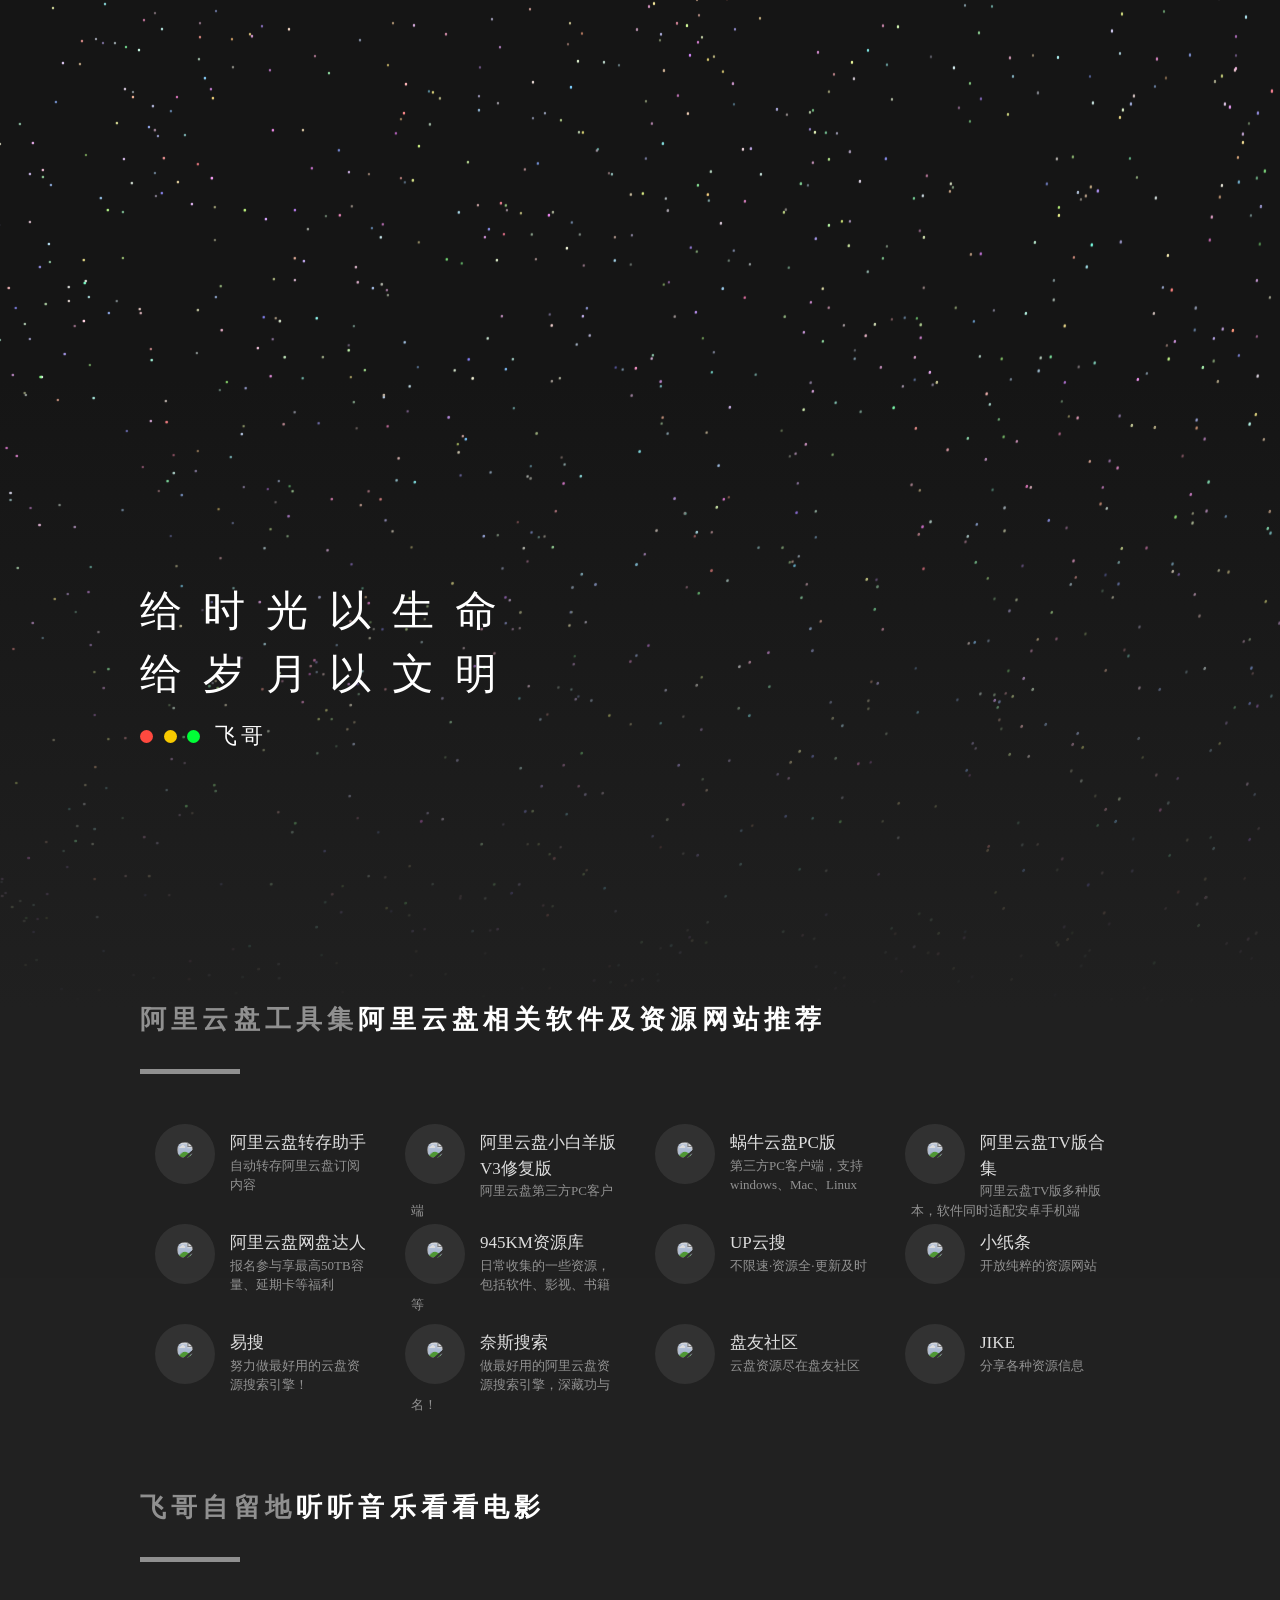
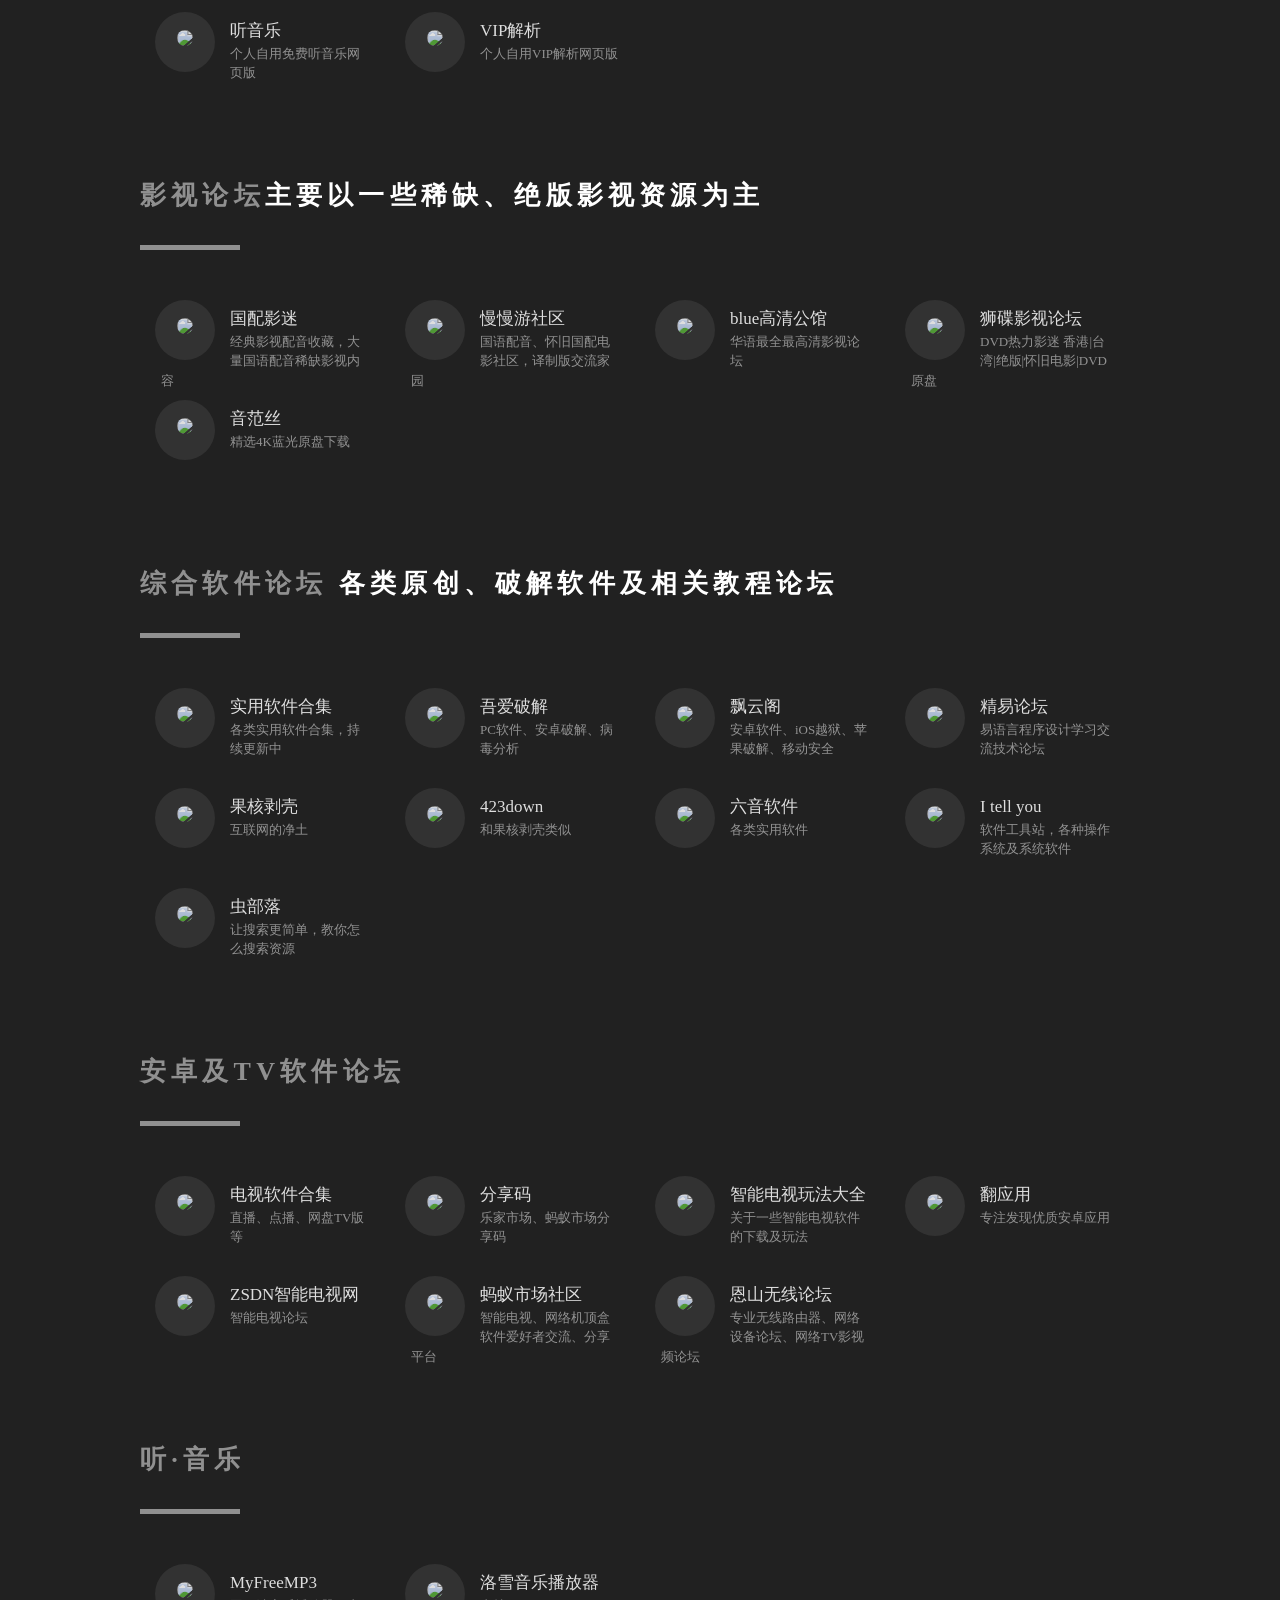
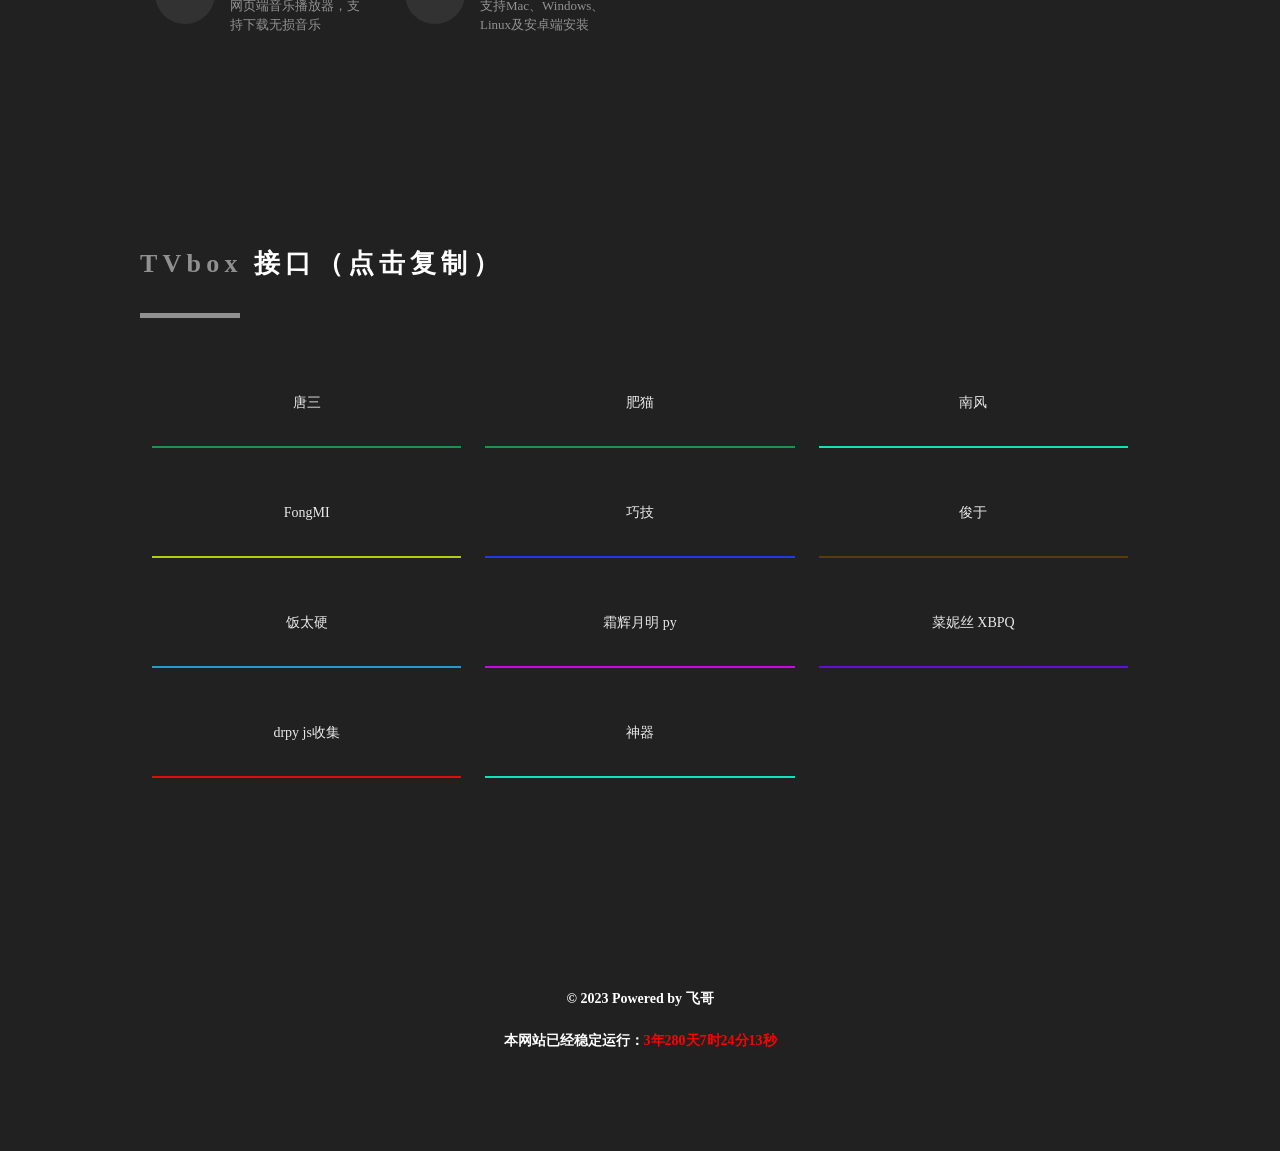
==== commit f4b079be: "Update index.html" ====
--- a/myself/index.html
+++ b/myself/index.html
@@ -1,4 +1,4 @@
-﻿<!DOCTYPE html>
+<!DOCTYPE html>
 <html lang="zh-cn">
 
 <head>
@@ -270,60 +270,35 @@
 					<br>
           <br>
 				
-				<h2 class="chtitle">网盘会员折扣购<span>几款网盘的折扣购买渠道</span></h2>  <!--<p>span中的文字为纯白色</p>--></p>
+				<h2 class="chtitle">飞哥自留地<span>听听音乐看看电影</span></h2>  <!--<p>span中的文字为纯白色</p>--></p>
           <div class="clear col-3">
           
           
 							
-							<a href="https://snsyun.baidu.com/sl/dDskMw5" target="_blank">
-								<div class="item">
-									<div class="avatar">
-										<img src="https://i.imgtg.com/2023/03/02/VEGIC.jpg">
-									</div>
-									<div class="inner">
-										<h5>百度网盘SVIP</h5>
-										<p>专属会员优惠价，微信扫码购买</p>
-									</div>
-								</div>
-							</a>
-							
-							<a href="https://pay.xunlei.com/pages/2020/union-pay/?default_tab=supervip&curTabIndex=2&union_id=Union_202212735&usrno=" target="_blank">
-								<div class="item">
-									<div class="avatar">
-										<img src="https://pan.xunlei.com/icon.png">
-									</div>
-									<div class="inner">
-										<h5>迅雷云盘SVIP</h5>
-										<p>超级会员尊享34项会员特权</p>
-									</div>
-								</div>
-							</a>
-							
-							<a href="https://i.imgtg.com/2023/03/04/V25Z6.png" target="_blank">
-								<div class="item">
-									<div class="avatar">
-										<img src="https://i.imgtg.com/2023/03/04/V2qTF.jpg">
-									</div>
-									<div class="inner">
-										<h5>抖音一分购</h5>
-										<p>抖音APP扫码参与</p>
-									</div>
-								</div>
-							</a>
-							
-							<a href="https://i.imgtg.com/2023/03/04/V2UOb.jpg" target="_blank">
-								<div class="item">
-									<div class="avatar">
-										<img src="https://i.imgtg.com/2023/03/04/V2BcP.jpg">
-									</div>
-									<div class="inner">
-										<h5>美团拼好饭</h5>
-										<p>美团APP扫码参与</p>
-									</div>
-								</div>
-							</a>
-							
-							
+							<a href="./music/index.html" target="_blank">
+								<div class="item">
+									<div class="avatar">
+										<img src="https://i.imgtg.com/2023/03/15/fCckL.png">
+									</div>
+									<div class="inner">
+										<h5>听音乐</h5>
+										<p>个人自用免费听音乐网页版</p>
+									</div>
+								</div>
+							</a>
+							
+							<a href="./video/index.html" target="_blank">
+								<div class="item">
+									<div class="avatar">
+										<img src="https://i.imgtg.com/2023/03/15/fCdpi.png">
+									</div>
+									<div class="inner">
+										<h5>VIP解析</h5>
+										<p>个人自用VIP解析网页版</p>
+									</div>
+								</div>
+							</a>
+	
 					</div>
 				
 				  <br>
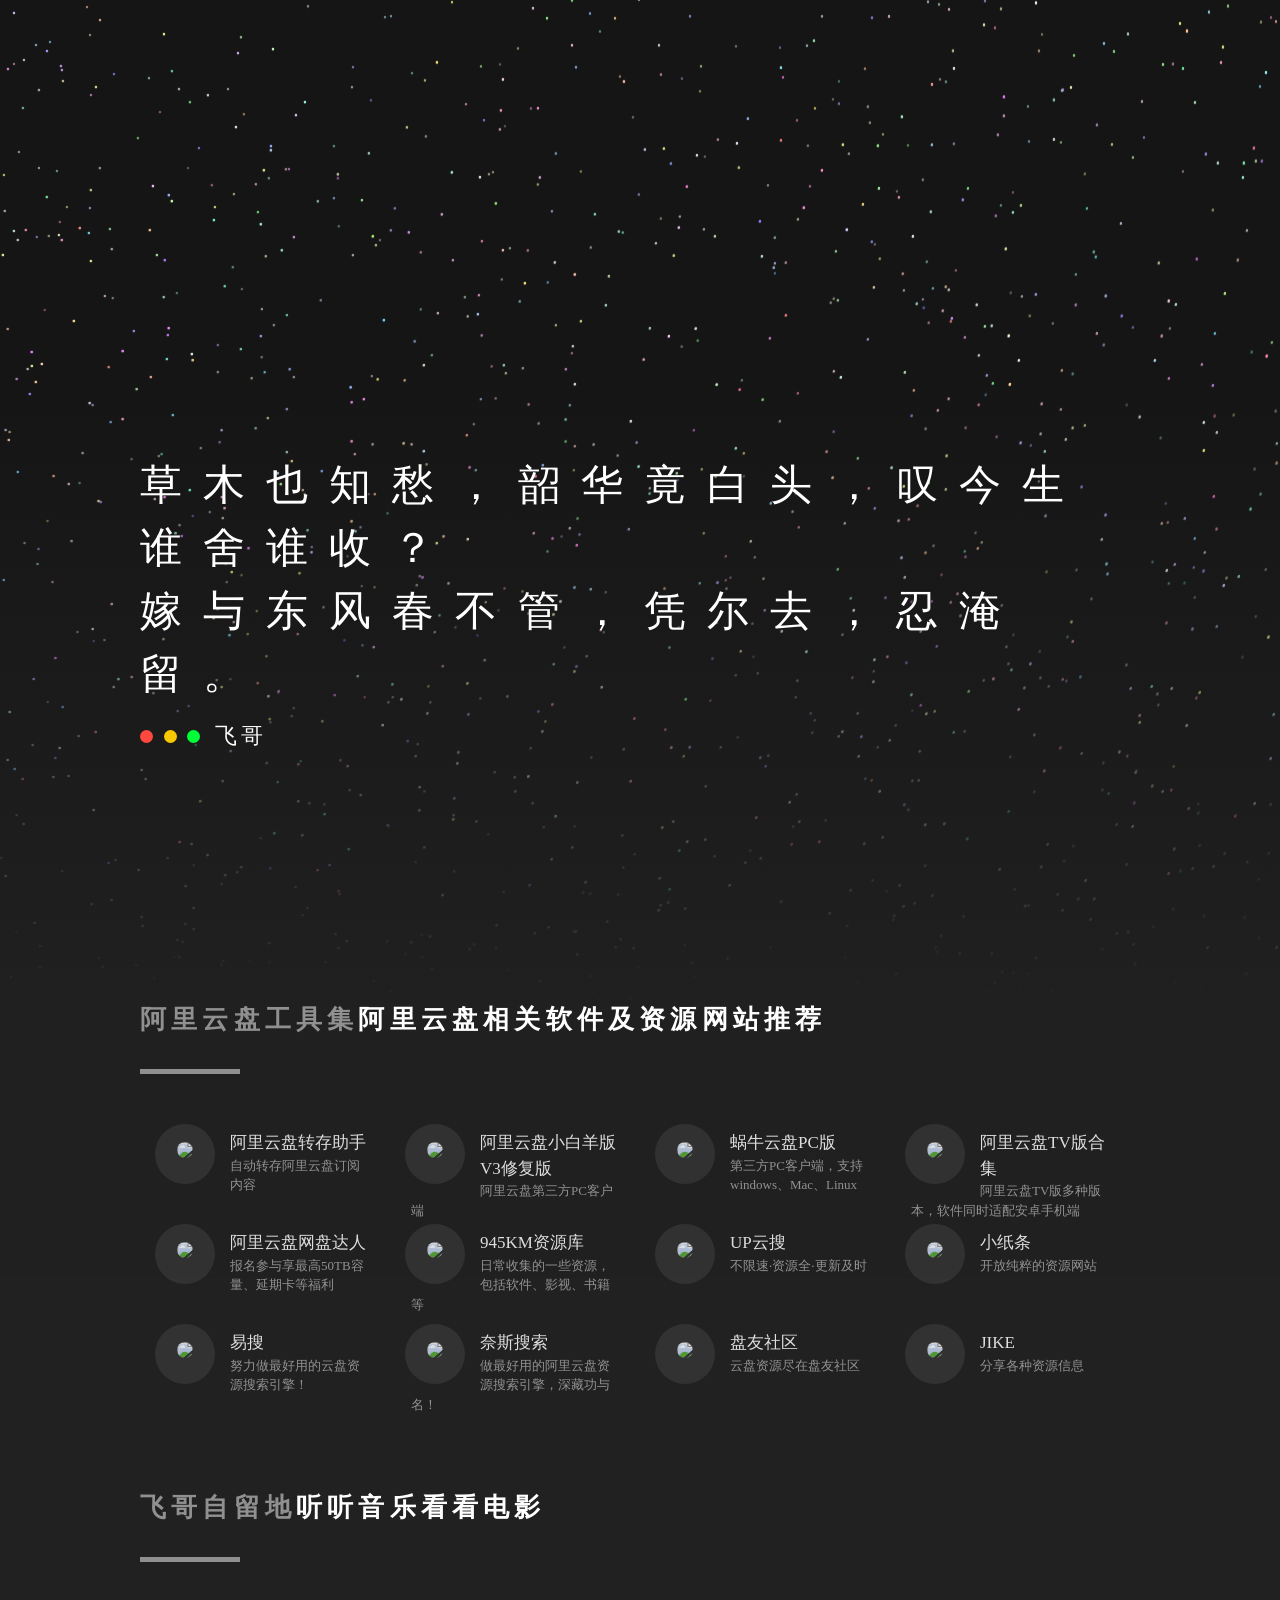
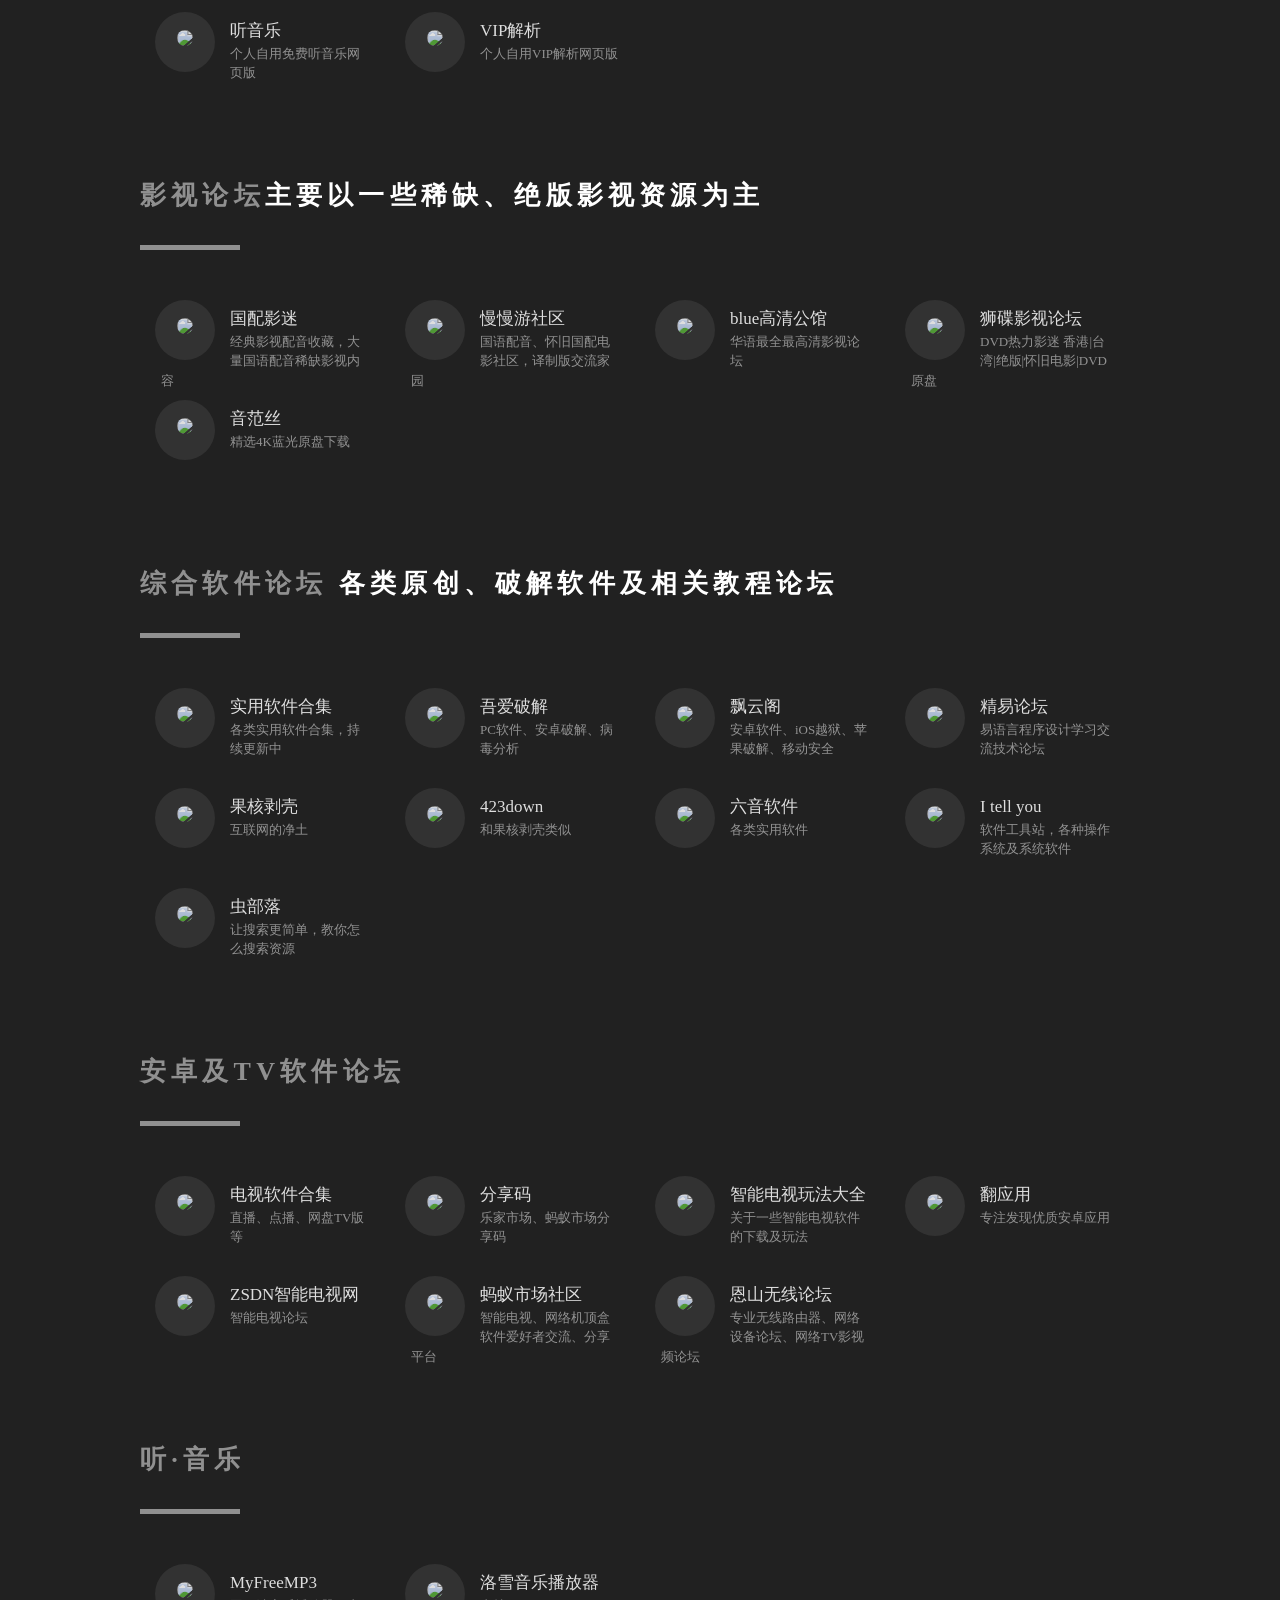
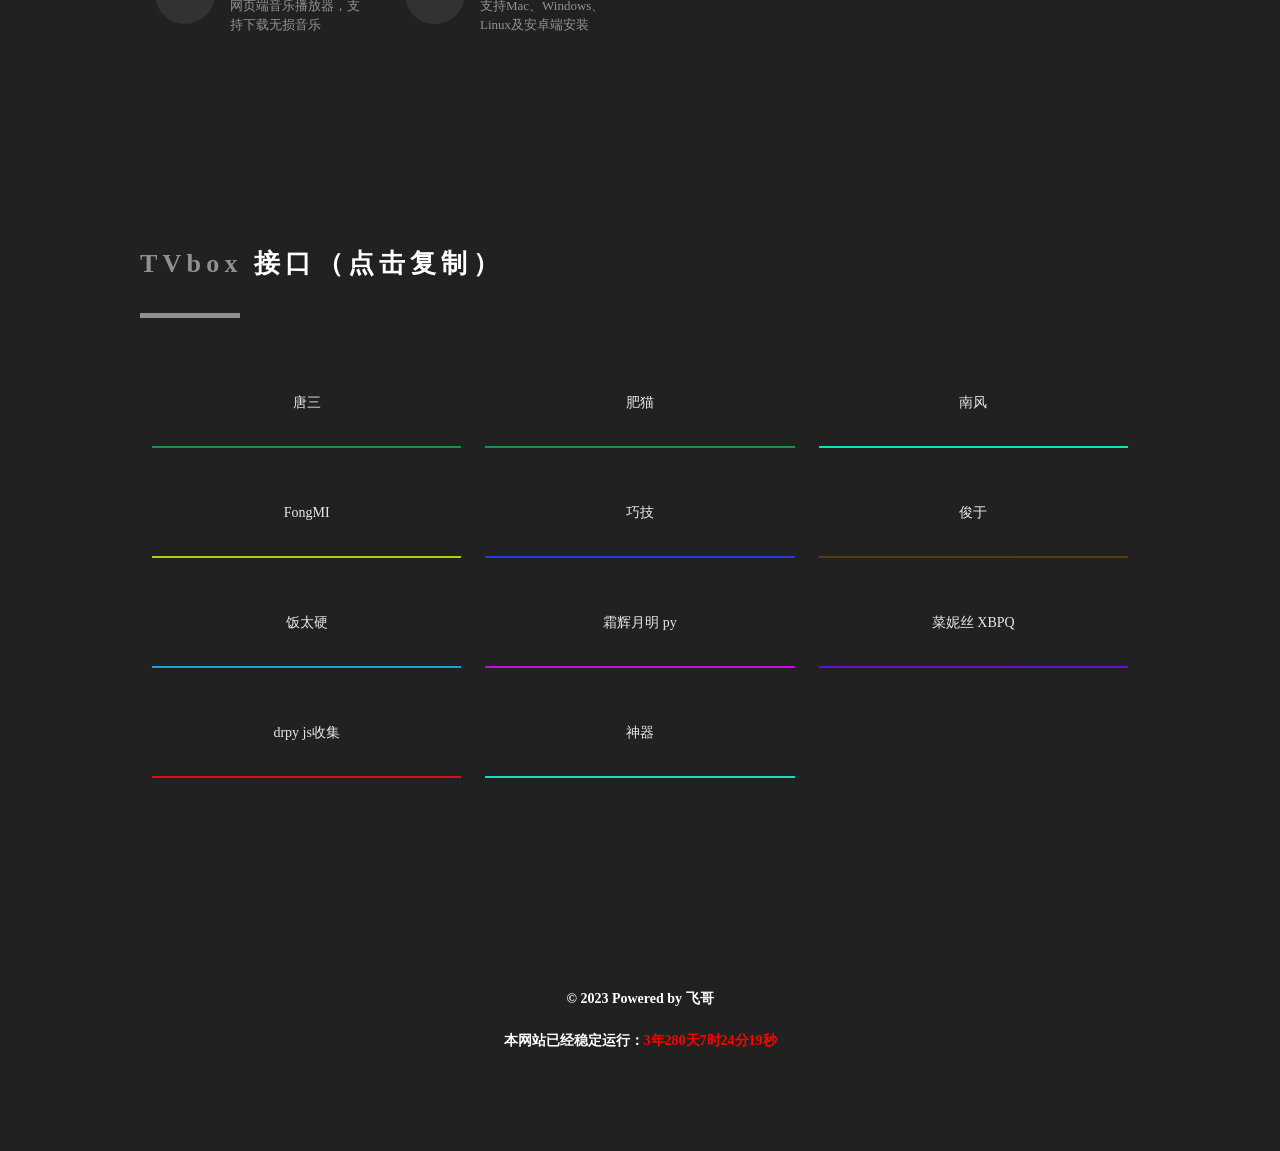
==== commit bf67aece: "Update index.html" ====
--- a/myself/index.html
+++ b/myself/index.html
@@ -275,7 +275,7 @@
           
           
 							
-							<a href="./music/index.html" target="_blank">
+							<a href="https://musictest.heyunfei.repl.co/" target="_blank">
 								<div class="item">
 									<div class="avatar">
 										<img src="https://i.imgtg.com/2023/03/15/fCckL.png">
@@ -287,7 +287,7 @@
 								</div>
 							</a>
 							
-							<a href="./video/index.html" target="_blank">
+							<a href="https://videotest.heyunfei.repl.co/" target="_blank">
 								<div class="item">
 									<div class="avatar">
 										<img src="https://i.imgtg.com/2023/03/15/fCdpi.png">
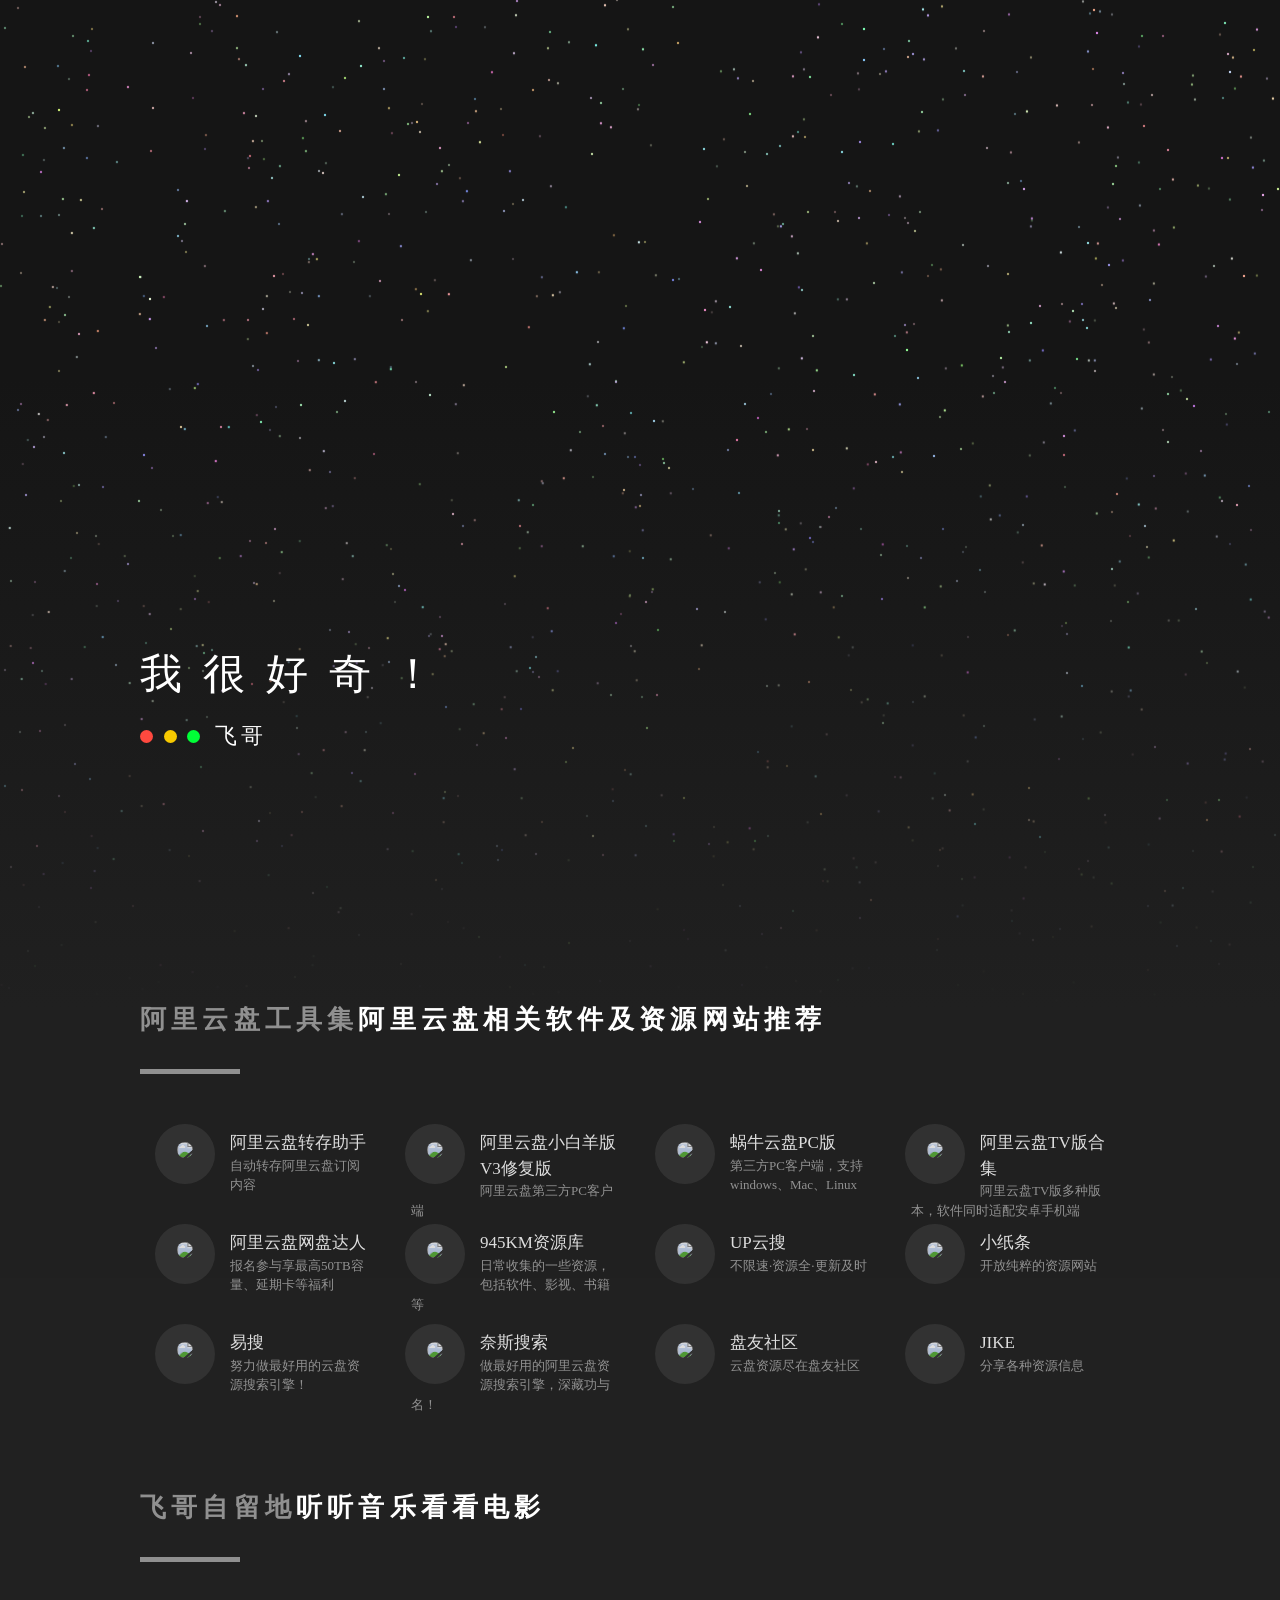
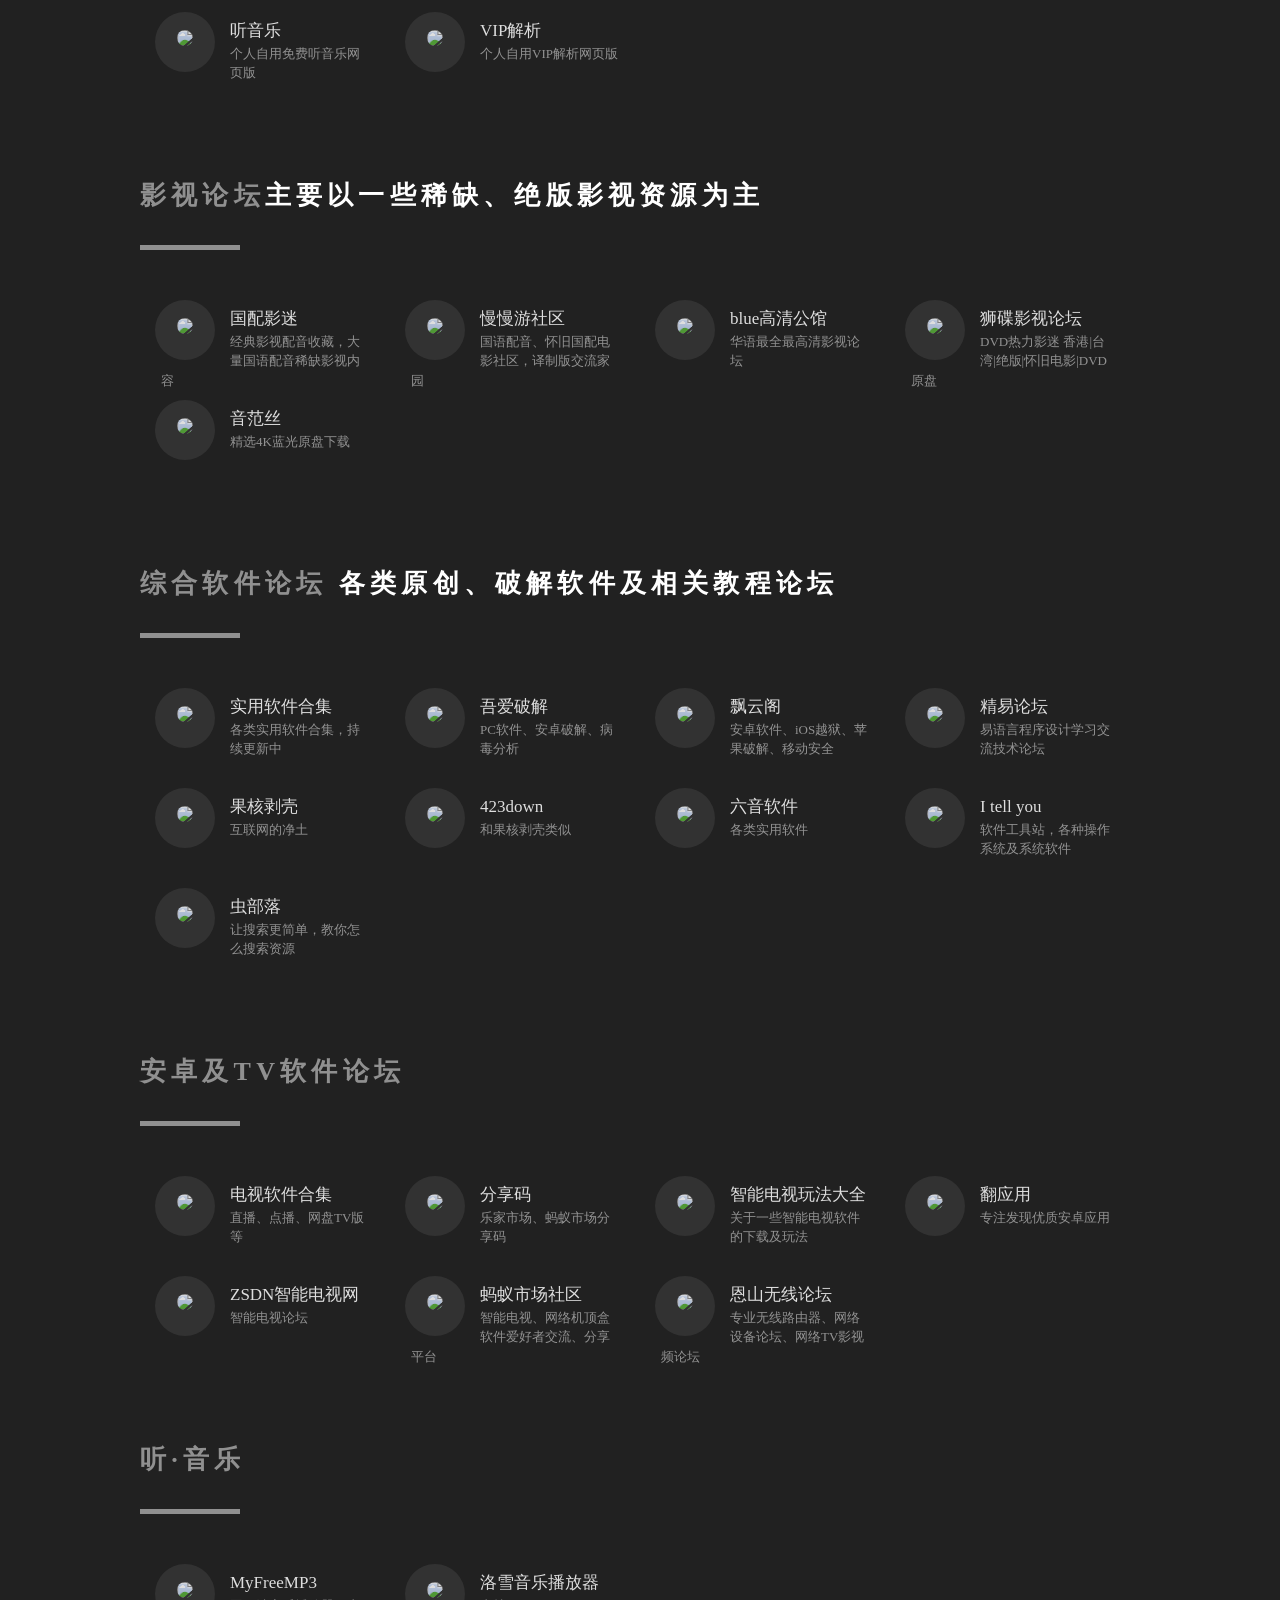
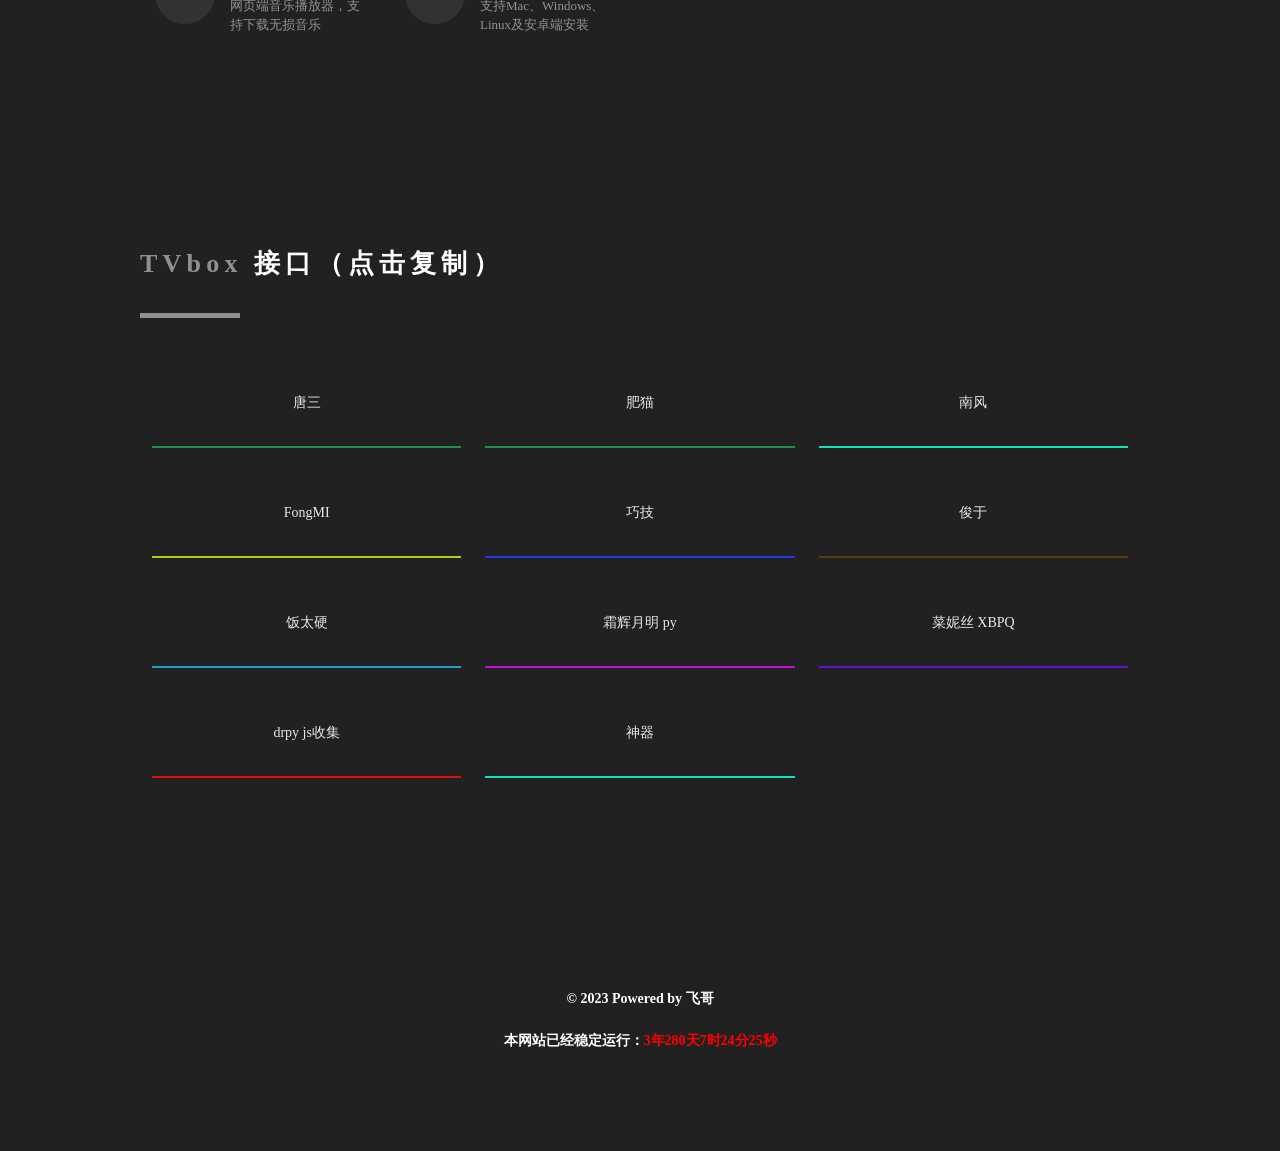
==== commit 99cd7a90: "Update index.html" ====
--- a/myself/index.html
+++ b/myself/index.html
@@ -776,9 +776,10 @@
 		<script src="js/page.3a0791a3.js"></script>
 		<script type="text/javascript" src="js/stats.js" charset="UTF-8"></script>
 
-		<audio autoplay>
+		<!--自动播放音乐（关闭）-->
+                        <!--<audio autoplay>
 			<source src="https://api.uomg.com/api/rand.music?sort=热歌榜" type="audio/mpeg">
-		</audio>
+		</audio>-->
 		
 		
 		<!--<p>上方复制弹出</p>--></p>
